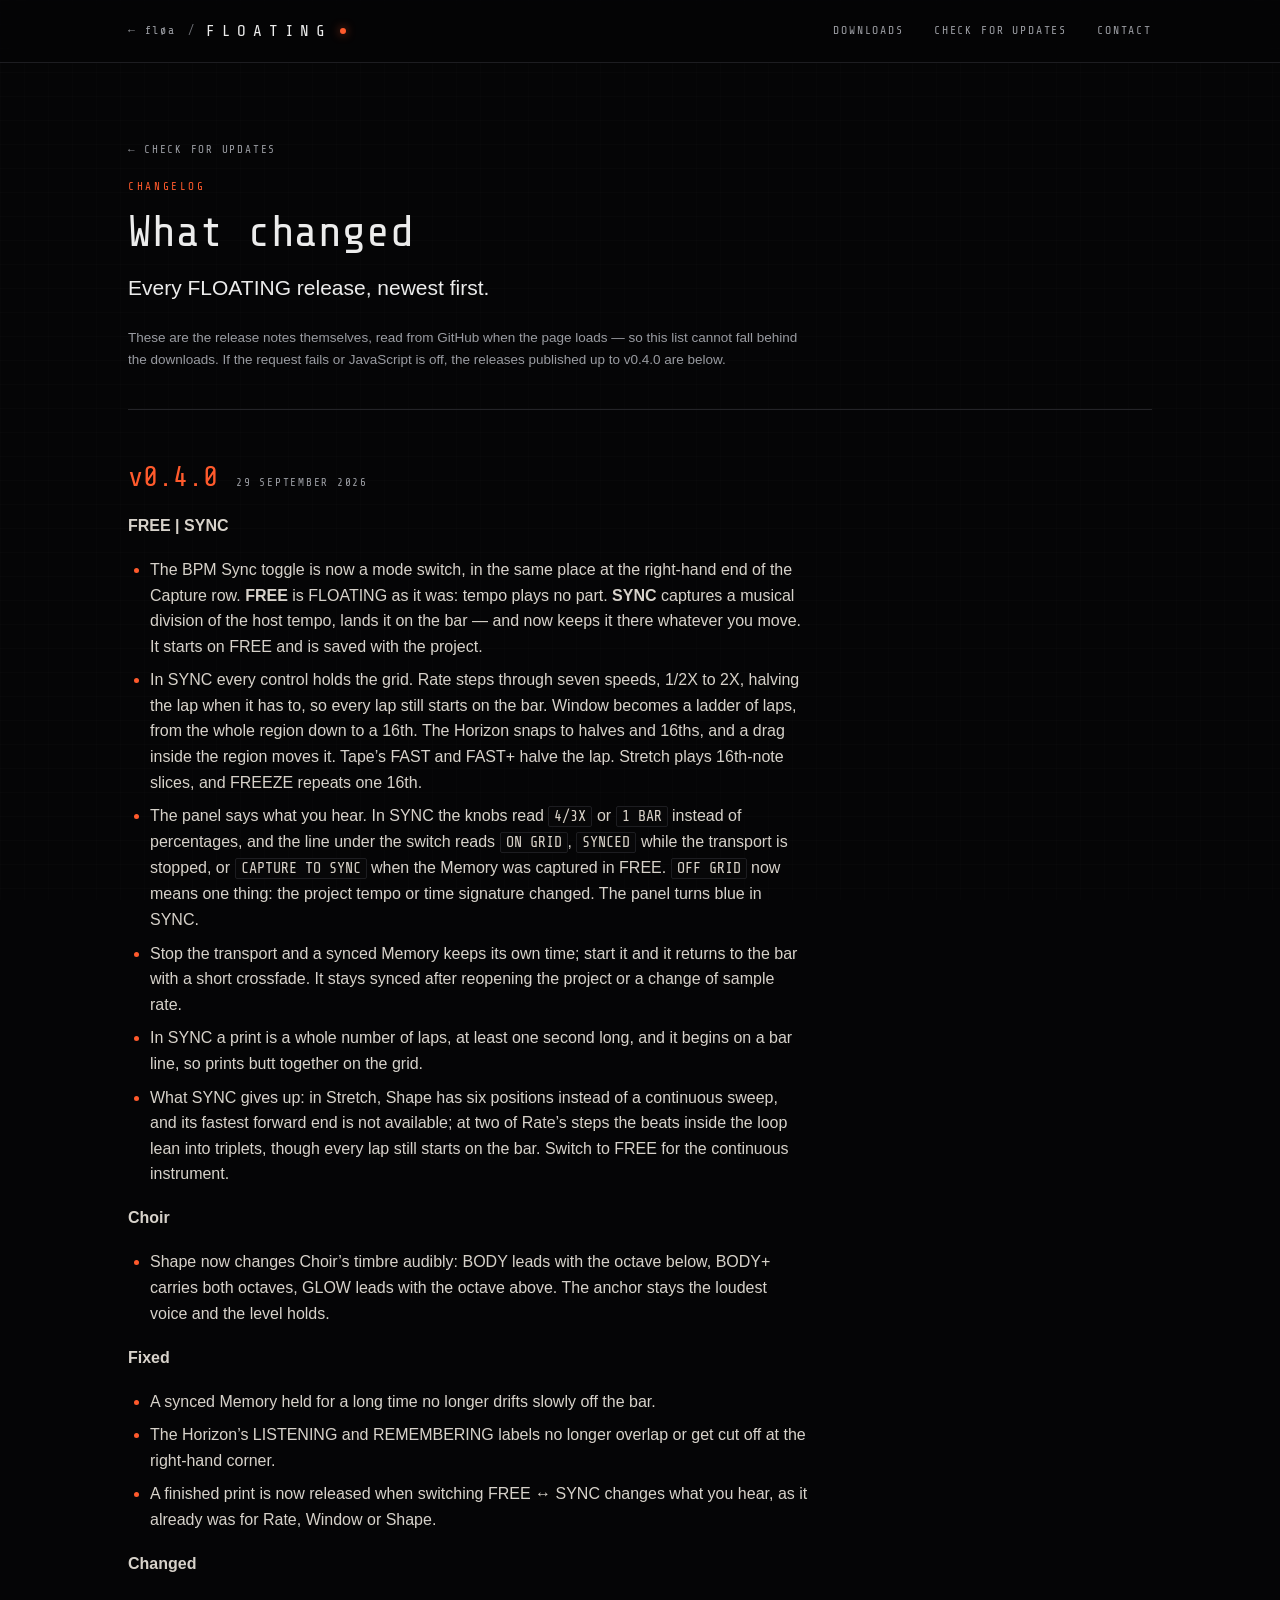
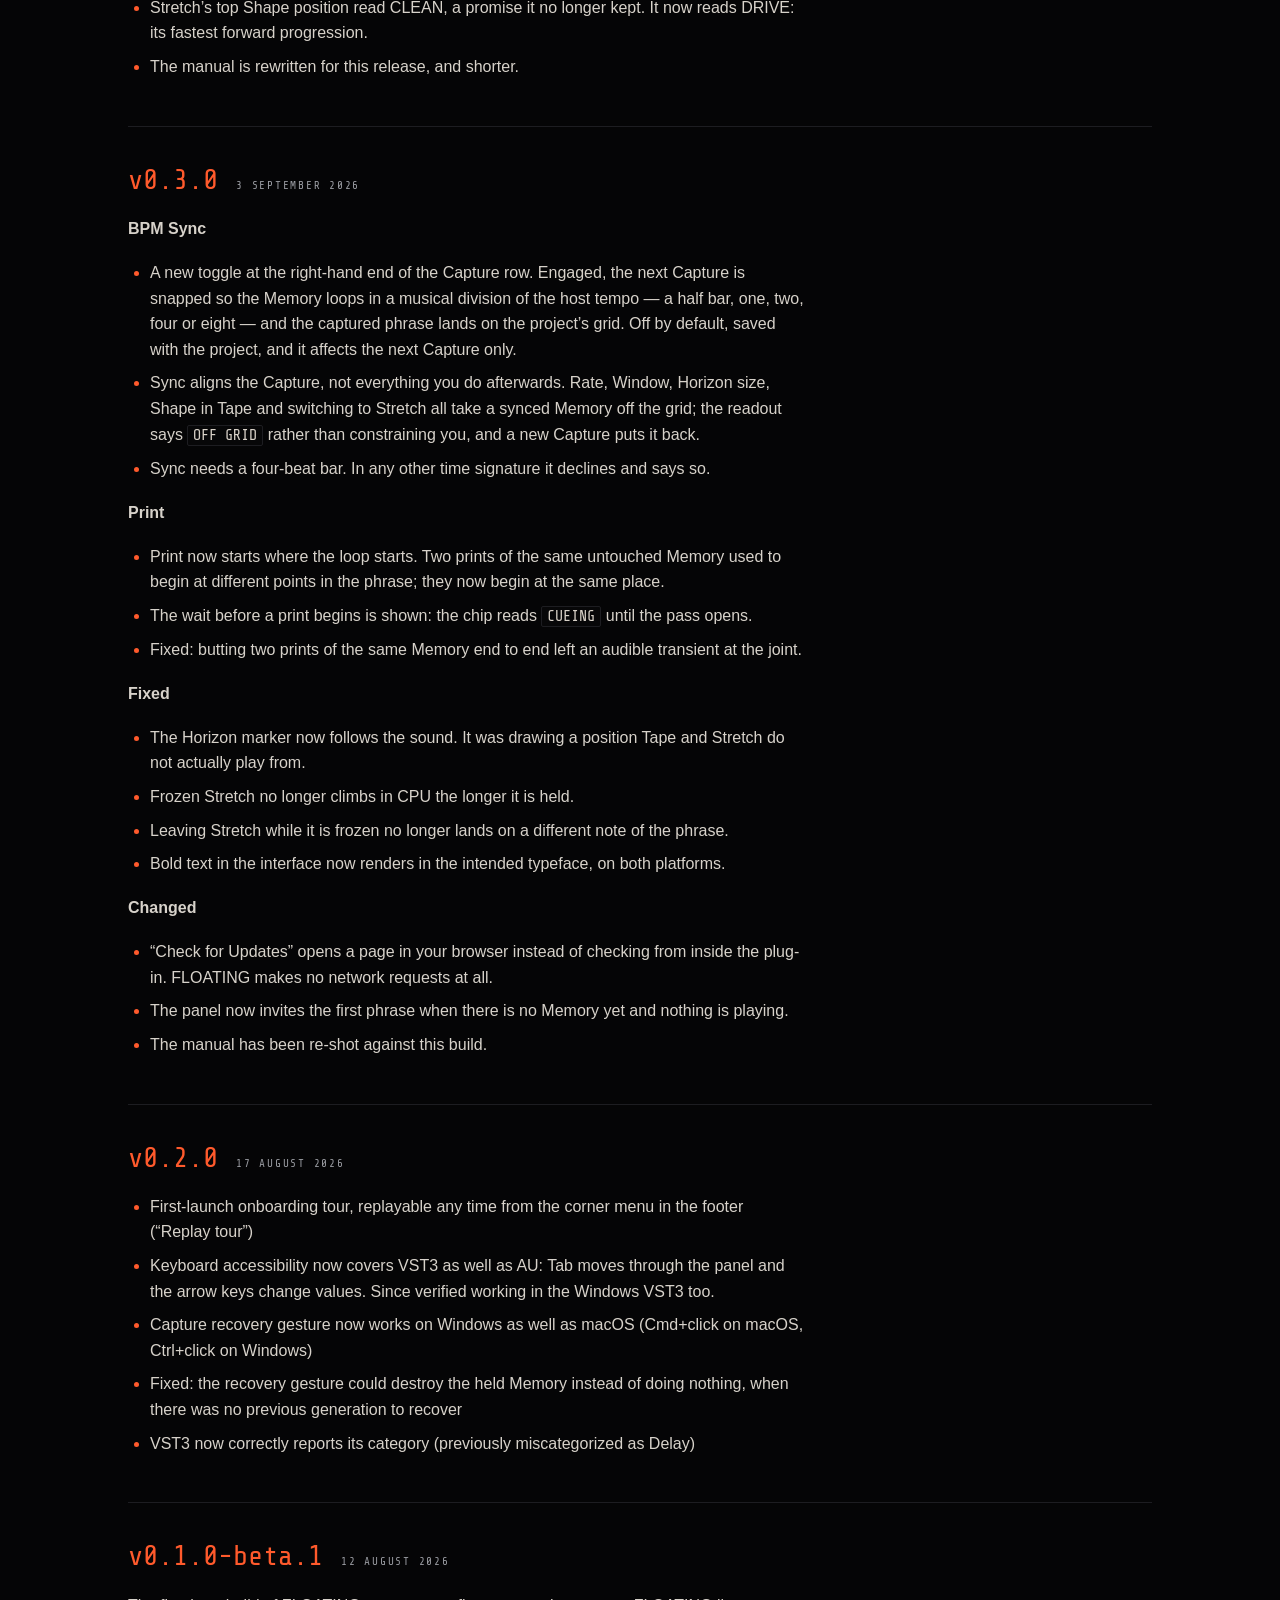
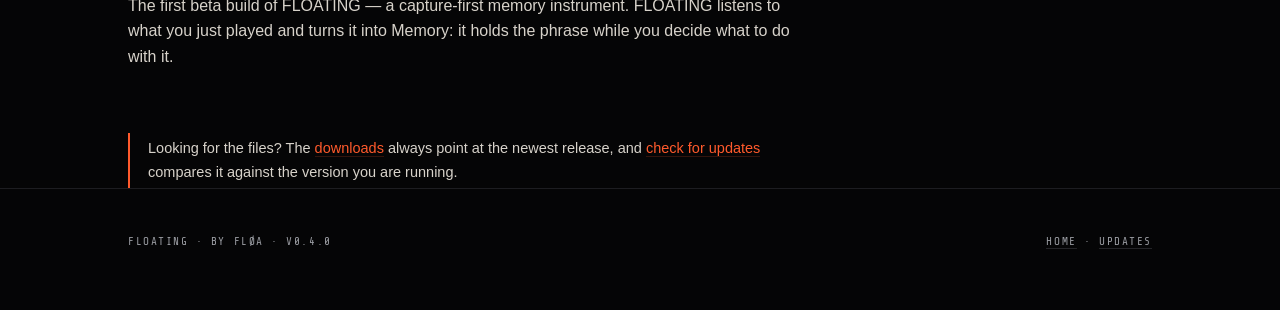
==== changelog.html @ a6b5a874 "Brand in lowercase: fløa Co-Authored-By: Claude Opus 5.5 <noreply@anthropic.com>" ====
<!DOCTYPE html>
<html lang="en">
<head>
<meta charset="utf-8">
<meta name="viewport" content="width=device-width, initial-scale=1">
<title>FLOATING — changelog</title>
<meta name="description" content="What changed in each release of FLOATING, straight from the release notes.">
<meta name="theme-color" content="#050506">
<link rel="stylesheet" href="assets/css/site.css">
</head>
<body>

<a class="skip" href="#doc">Skip to content</a>

<header class="topbar">
  <div class="wrap">
    <div class="brandline">
      <a class="home-link" href="/" aria-label="Fløa, all instruments">← fløa</a>
      <span class="home-sep" aria-hidden="true">/</span>
      <a class="wordmark" href="index.html">FLOATING<span class="dot" aria-hidden="true"></span></a>
    </div>
    <nav class="topnav" aria-label="Sections">
      <a href="index.html#beta">Downloads</a>
      <a class="opt" href="updates.html">Check for updates</a>
      <a class="opt" href="index.html#contact">Contact</a>
    </nav>
  </div>
</header>

<main class="doc" id="doc">
  <div class="wrap">

    <a class="crumb" href="updates.html">← Check for updates</a>

    <div class="doc-head">
      <p class="eyebrow">Changelog</p>
      <h1>What changed</h1>
      <p class="lede text">Every FLOATING release, newest first.</p>
      <p class="small muted text">These are the release notes themselves, read from GitHub when the page loads — so this list cannot fall behind the downloads. If the request fails or JavaScript is off, the releases published up to <span data-latest-version>v0.4.0</span> are below.</p>
    </div>

    <!-- STATIC FALLBACK. This is what a reader sees with no JavaScript, or when
         the API is unreachable or rate-limited, so it has to be real content
         rather than a spinner. The script replaces it wholesale on success;
         when a release goes out, this block is what needs updating by hand. -->
    <div id="releases">

      <article class="rel">
        <header class="rel-head">
          <h2>v0.4.0</h2>
          <span class="rel-date">29 September 2026</span>
        </header>
        <div class="rel-body">
          <p><strong>FREE | SYNC</strong></p>
          <ul>
            <li>The BPM Sync toggle is now a mode switch, in the same place at the right-hand end of the Capture row. <strong>FREE</strong> is FLOATING as it was: tempo plays no part. <strong>SYNC</strong> captures a musical division of the host tempo, lands it on the bar &mdash; and now keeps it there whatever you move. It starts on FREE and is saved with the project.</li>
            <li>In SYNC every control holds the grid. Rate steps through seven speeds, 1/2X to 2X, halving the lap when it has to, so every lap still starts on the bar. Window becomes a ladder of laps, from the whole region down to a 16th. The Horizon snaps to halves and 16ths, and a drag inside the region moves it. Tape&rsquo;s FAST and FAST+ halve the lap. Stretch plays 16th-note slices, and FREEZE repeats one 16th.</li>
            <li>The panel says what you hear. In SYNC the knobs read <code>4/3X</code> or <code>1 BAR</code> instead of percentages, and the line under the switch reads <code>ON GRID</code>, <code>SYNCED</code> while the transport is stopped, or <code>CAPTURE TO SYNC</code> when the Memory was captured in FREE. <code>OFF GRID</code> now means one thing: the project tempo or time signature changed. The panel turns blue in SYNC.</li>
            <li>Stop the transport and a synced Memory keeps its own time; start it and it returns to the bar with a short crossfade. It stays synced after reopening the project or a change of sample rate.</li>
            <li>In SYNC a print is a whole number of laps, at least one second long, and it begins on a bar line, so prints butt together on the grid.</li>
            <li>What SYNC gives up: in Stretch, Shape has six positions instead of a continuous sweep, and its fastest forward end is not available; at two of Rate&rsquo;s steps the beats inside the loop lean into triplets, though every lap still starts on the bar. Switch to FREE for the continuous instrument.</li>
          </ul>
          <p><strong>Choir</strong></p>
          <ul>
            <li>Shape now changes Choir&rsquo;s timbre audibly: BODY leads with the octave below, BODY+ carries both octaves, GLOW leads with the octave above. The anchor stays the loudest voice and the level holds.</li>
          </ul>
          <p><strong>Fixed</strong></p>
          <ul>
            <li>A synced Memory held for a long time no longer drifts slowly off the bar.</li>
            <li>The Horizon&rsquo;s LISTENING and REMEMBERING labels no longer overlap or get cut off at the right-hand corner.</li>
            <li>A finished print is now released when switching FREE &harr; SYNC changes what you hear, as it already was for Rate, Window or Shape.</li>
          </ul>
          <p><strong>Changed</strong></p>
          <ul>
            <li>Stretch&rsquo;s top Shape position read CLEAN, a promise it no longer kept. It now reads DRIVE: its fastest forward progression.</li>
            <li>The manual is rewritten for this release, and shorter.</li>
          </ul>
        </div>
      </article>

      <article class="rel">
        <header class="rel-head">
          <h2>v0.3.0</h2>
          <span class="rel-date">3 September 2026</span>
        </header>
        <div class="rel-body">
          <p><strong>BPM Sync</strong></p>
          <ul>
            <li>A new toggle at the right-hand end of the Capture row. Engaged, the next Capture is snapped so the Memory loops in a musical division of the host tempo &mdash; a half bar, one, two, four or eight &mdash; and the captured phrase lands on the project&rsquo;s grid. Off by default, saved with the project, and it affects the next Capture only.</li>
            <li>Sync aligns the Capture, not everything you do afterwards. Rate, Window, Horizon size, Shape in Tape and switching to Stretch all take a synced Memory off the grid; the readout says <code>OFF GRID</code> rather than constraining you, and a new Capture puts it back.</li>
            <li>Sync needs a four-beat bar. In any other time signature it declines and says so.</li>
          </ul>
          <p><strong>Print</strong></p>
          <ul>
            <li>Print now starts where the loop starts. Two prints of the same untouched Memory used to begin at different points in the phrase; they now begin at the same place.</li>
            <li>The wait before a print begins is shown: the chip reads <code>CUEING</code> until the pass opens.</li>
            <li>Fixed: butting two prints of the same Memory end to end left an audible transient at the joint.</li>
          </ul>
          <p><strong>Fixed</strong></p>
          <ul>
            <li>The Horizon marker now follows the sound. It was drawing a position Tape and Stretch do not actually play from.</li>
            <li>Frozen Stretch no longer climbs in CPU the longer it is held.</li>
            <li>Leaving Stretch while it is frozen no longer lands on a different note of the phrase.</li>
            <li>Bold text in the interface now renders in the intended typeface, on both platforms.</li>
          </ul>
          <p><strong>Changed</strong></p>
          <ul>
            <li>&ldquo;Check for Updates&rdquo; opens a page in your browser instead of checking from inside the plug-in. FLOATING makes no network requests at all.</li>
            <li>The panel now invites the first phrase when there is no Memory yet and nothing is playing.</li>
            <li>The manual has been re-shot against this build.</li>
          </ul>
        </div>
      </article>

      <article class="rel">
        <header class="rel-head">
          <h2>v0.2.0</h2>
          <span class="rel-date">17 August 2026</span>
        </header>
        <div class="rel-body">
          <ul>
            <li>First-launch onboarding tour, replayable any time from the corner menu in the footer (&ldquo;Replay tour&rdquo;)</li>
            <li>Keyboard accessibility now covers VST3 as well as AU: Tab moves through the panel and the arrow keys change values. Since verified working in the Windows VST3 too.</li>
            <li>Capture recovery gesture now works on Windows as well as macOS (Cmd+click on macOS, Ctrl+click on Windows)</li>
            <li>Fixed: the recovery gesture could destroy the held Memory instead of doing nothing, when there was no previous generation to recover</li>
            <li>VST3 now correctly reports its category (previously miscategorized as Delay)</li>
          </ul>
        </div>
      </article>

      <article class="rel">
        <header class="rel-head">
          <h2>v0.1.0-beta.1</h2>
          <span class="rel-date">12 August 2026</span>
        </header>
        <div class="rel-body">
          <p>The first beta build of FLOATING — a capture-first memory instrument. FLOATING listens to what you just played and turns it into Memory: it holds the phrase while you decide what to do with it.</p>
        </div>
      </article>

    </div>

    <div class="note">
      <p>Looking for the files? The <a href="index.html#beta">downloads</a> always point at the newest release, and <a href="updates.html">check for updates</a> compares it against the version you are running.</p>
    </div>

  </div>
</main>

<footer>
  <div class="wrap">
    <span class="mono">FLOATING · by Fløa · <span data-latest-version>v0.4.0</span></span>
    <span class="mono"><a href="index.html">Home</a> · <a href="updates.html">Updates</a></span>
  </div>
</footer>

<script>
(function () {
  'use strict';

  var REPO = 'floamusic/floating-site';

  // -------------------------------------------------------------------
  // Markdown subset renderer.
  //
  // Scoped to what the release notes actually use — headings, bold, links,
  // inline code, fenced code, bullet lists and pipe tables — rather than
  // pulling a library in. The site loads nothing from a CDN and this is not
  // worth being the first exception.
  //
  // Everything is HTML-escaped BEFORE any markup is added, so a release body
  // can never inject an element: the only tags in the output are the ones
  // this function writes. Link hrefs must match http(s) to be linked at all,
  // which keeps javascript: URLs out even though only the repo owner can
  // write these bodies.
  // -------------------------------------------------------------------
  var ESC = { '&': '&amp;', '<': '&lt;', '>': '&gt;', '"': '&quot;', "'": '&#39;' };
  function esc (s) { return String(s).replace(/[&<>"']/g, function (c) { return ESC[c]; }); }

  function inline (s) {
    return s
      .replace(/`([^`]+)`/g, '<code>$1</code>')
      .replace(/\*\*([^*]+)\*\*/g, '<strong>$1</strong>')
      .replace(/\[([^\]]+)\]\((https?:\/\/[^)\s]+)\)/g, '<a href="$2" rel="noopener">$1</a>');
  }

  function isTableRow (l) { return /^\s*\|.*\|\s*$/.test(l); }
  function cells (l) {
    return l.replace(/^\s*\|/, '').replace(/\|\s*$/, '').split('|').map(function (c) { return c.trim(); });
  }

  function render (md) {
    var lines = esc(md.replace(/\r\n/g, '\n')).split('\n');
    var out = [], i = 0, para = [];

    function flushPara () {
      if (para.length) { out.push('<p>' + inline(para.join(' ')) + '</p>'); para = []; }
    }

    while (i < lines.length) {
      var l = lines[i];

      if (/^```/.test(l)) {                                   // fenced code
        flushPara();
        var code = [];
        i++;
        while (i < lines.length && !/^```/.test(lines[i])) { code.push(lines[i]); i++; }
        i++;
        out.push('<pre class="path"><code>' + code.join('\n') + '</code></pre>');
        continue;
      }

      if (/^#{1,6}\s+/.test(l)) {                             // heading
        flushPara();
        out.push('<h3>' + inline(l.replace(/^#{1,6}\s+/, '')) + '</h3>');
        i++;
        continue;
      }

      if (isTableRow(l) && i + 1 < lines.length && /^\s*\|[\s:|-]+\|\s*$/.test(lines[i + 1])) {
        flushPara();
        var head = cells(l), rows = [];
        i += 2;
        while (i < lines.length && isTableRow(lines[i])) { rows.push(cells(lines[i])); i++; }
        out.push('<div class="table-scroll"><table><thead><tr>' +
          head.map(function (c) { return '<th scope="col">' + inline(c) + '</th>'; }).join('') +
          '</tr></thead><tbody>' +
          rows.map(function (r) {
            return '<tr>' + r.map(function (c) { return '<td>' + inline(c) + '</td>'; }).join('') + '</tr>';
          }).join('') + '</tbody></table></div>');
        continue;
      }

      if (/^\s*[-*]\s+/.test(l)) {                            // bullet list
        flushPara();
        var items = [];
        while (i < lines.length && /^\s*[-*]\s+/.test(lines[i])) {
          var item = lines[i].replace(/^\s*[-*]\s+/, '');
          i++;
          // a wrapped continuation line belongs to the item above it
          while (i < lines.length && /^\s{2,}\S/.test(lines[i]) && !/^\s*[-*]\s+/.test(lines[i])) {
            item += ' ' + lines[i].trim(); i++;
          }
          items.push('<li>' + inline(item) + '</li>');
        }
        out.push('<ul>' + items.join('') + '</ul>');
        continue;
      }

      if (/^\s*$/.test(l)) { flushPara(); i++; continue; }

      para.push(l.trim());
      i++;
    }
    flushPara();
    return out.join('');
  }

  // -------------------------------------------------------------------
  function fmtDate (iso) {
    var d = new Date(iso);
    if (isNaN(d)) return '';
    return d.toLocaleDateString('en-GB', { day: 'numeric', month: 'long', year: 'numeric' });
  }

  fetch('https://api.github.com/repos/' + REPO + '/releases',
        { headers: { Accept: 'application/vnd.github+json' } })
    .then(function (r) { return r.ok ? r.json() : null; })
    .then(function (list) {
      if (!Array.isArray(list) || !list.length) return;
      var live = list.filter(function (r) { return !r.draft; });
      if (!live.length) return;

      var html = live.map(function (r) {
        var title = esc(r.tag_name || r.name || '');
        var date = r.published_at ? fmtDate(r.published_at) : '';
        var body = r.body ? render(r.body) : '<p class="muted">No notes for this release.</p>';
        return '<article class="rel"><header class="rel-head"><h2>' + title + '</h2>' +
               (date ? '<span class="rel-date">' + esc(date) + '</span>' : '') +
               '</header><div class="rel-body">' + body + '</div></article>';
      }).join('');

      document.getElementById('releases').innerHTML = html;

      var newest = live[0].tag_name;
      if (newest) {
        document.querySelectorAll('[data-latest-version]').forEach(function (n) { n.textContent = newest; });
      }
    })
    .catch(function () { /* the published fallback above stands */ });
})();
</script>

</body>
</html>
---- assets/css/site.css ----
/* FLOATING — site stylesheet
   Palette is lifted verbatim from the plug-in's kDark palette
   (Source/PluginEditor.cpp:43-58) so the site, the UI, the manual and the
   videos read as one object rather than a marketing layer bolted on top.
   Type follows the manual's own split: ShareTechMono carries the identity
   (wordmark, headings, labels, controls), a system sans carries long-form
   running copy so the story and the install steps stay readable on a phone. */

@font-face {
  font-family: "ShareTechMono";
  src: url("../fonts/ShareTechMono-Regular.ttf") format("truetype");
  font-weight: 400;
  font-style: normal;
  font-display: swap;
}

:root {
  /* Makes native scrollbars and form controls render dark instead of light
     grey — without it the overflow bars on the code blocks read as bright
     white strips across the page. */
  color-scheme: dark;

  --bg: #050506;
  --plate-top: #151517;
  --plate-bottom: #0a0a0c;
  --panel: #0c0c0e;
  --panel-deep: #070708;
  --ink: #ececec;
  --ink-muted: #9a9ca2;
  --ink-low: #6f7177;
  /* --ink-dim measures 2.23:1 against --bg and --ink-low 4.18:1, so neither
     clears the 4.5:1 floor for body-size text. On screen they are restricted
     to decorative use (rules, aria-hidden glyphs); anything a reader has to
     read uses --ink-muted (7.42:1) or brighter. */
  --ink-dim: #46484e;
  --line: #242428;
  --line-soft: #1d1d21;
  --accent: #ff5a2c;
  --accent-soft: rgba(255, 90, 44, 0.18);
  --accent-deep: #8d4d37;

  --mono: "ShareTechMono", ui-monospace, Menlo, "SFMono-Regular", Consolas, monospace;
  --sans: -apple-system, BlinkMacSystemFont, "Helvetica Neue", Helvetica, Arial, sans-serif;

  --gutter: clamp(20px, 5vw, 48px);
  --measure: 1120px;
  --measure-text: 680px;
}

*, *::before, *::after { box-sizing: border-box; }

html {
  -webkit-text-size-adjust: 100%;
  scroll-behavior: smooth;
}

body {
  margin: 0;
  background: var(--bg);
  color: var(--ink);
  font-family: var(--sans);
  font-size: 16px;
  line-height: 1.6;
  /* The 24px rule grid is the manual's 6mm page grid, translated to screen. */
  background-image:
    linear-gradient(rgba(255, 255, 255, 0.012) 1px, transparent 1px),
    linear-gradient(90deg, rgba(255, 255, 255, 0.009) 1px, transparent 1px);
  background-size: 24px 24px;
  background-attachment: fixed;
}

@media (prefers-reduced-motion: reduce) {
  html { scroll-behavior: auto; }
  *, *::before, *::after { animation-duration: 0.01ms !important; transition-duration: 0.01ms !important; }
}

img { max-width: 100%; height: auto; display: block; }

a { color: var(--accent); text-decoration: none; border-bottom: 1px solid var(--accent-soft); }
a:hover { border-bottom-color: var(--accent); }
a:focus-visible,
button:focus-visible { outline: 2px solid var(--accent); outline-offset: 3px; border-radius: 2px; }

/* ---------- shell ---------- */

.wrap {
  width: 100%;
  max-width: var(--measure);
  margin: 0 auto;
  padding: 0 var(--gutter);
}

.skip {
  position: absolute;
  left: -9999px;
  top: 0;
  background: var(--accent);
  color: #0b0b0c;
  padding: 10px 16px;
  font: 12px/1 var(--mono);
  letter-spacing: 0.12em;
  z-index: 50;
}
.skip:focus { left: 0; }

/* ---------- top bar ---------- */

.topbar {
  position: sticky;
  top: 0;
  z-index: 40;
  background: rgba(5, 5, 6, 0.86);
  backdrop-filter: blur(14px);
  -webkit-backdrop-filter: blur(14px);
  border-bottom: 1px solid var(--line-soft);
}
.topbar .wrap {
  display: flex;
  align-items: center;
  justify-content: space-between;
  gap: 16px;
  min-height: 62px;
}
.wordmark {
  font: 400 clamp(13px, 2.4vw, 16px)/1 var(--mono);
  letter-spacing: 0.42em;
  color: var(--ink);
  border-bottom: 0;
  white-space: nowrap;
}
.wordmark:hover { border-bottom: 0; color: var(--ink); }
/* Back to the Fløa showcase (floamusic.github.io), which lists every instrument. */
.brandline { display: flex; align-items: center; gap: 12px; min-width: 0; }
.home-link {
  font: 11.5px/1 var(--mono);
  letter-spacing: 0.16em;
  color: var(--ink-muted);
  border-bottom: 0;
  white-space: nowrap;
}
.home-link:hover { color: var(--accent); border-bottom: 0; }
.home-sep { font: 11.5px/1 var(--mono); color: var(--ink-low); }
@media (max-width: 480px) {
  .brandline { gap: 8px; }
  .home-link { letter-spacing: 0.06em; }
  .home-sep { display: none; }
  .brandline .wordmark { letter-spacing: 0.26em; }
}
.wordmark .dot {
  display: inline-block;
  width: 6px;
  height: 6px;
  margin-left: 0.5em;
  border-radius: 50%;
  background: var(--accent);
  vertical-align: 0.15em;
  box-shadow: 0 0 10px rgba(255, 90, 44, 0.7);
}
.topnav {
  display: flex;
  gap: clamp(14px, 2.6vw, 30px);
  font: 11.5px/1 var(--mono);
  letter-spacing: 0.16em;
  text-transform: uppercase;
}
.topnav a { color: var(--ink-muted); border-bottom: 0; white-space: nowrap; }
.topnav a:hover { color: var(--accent); border-bottom: 0; }
/* The bar sheds labels rather than wrapping them: below 700px the secondary
   sections go, and on a phone only the one action anyone came for is left. */
@media (max-width: 700px) {
  .topnav .opt { display: none; }
}
@media (max-width: 540px) {
  .topnav .opt-sm { display: none; }
  .topnav a { color: var(--accent); }
}

/* ---------- generic section rhythm ---------- */

section { padding: clamp(56px, 9vw, 116px) 0; border-top: 1px solid var(--line-soft); }
section:first-of-type { border-top: 0; }

.eyebrow {
  margin: 0 0 18px;
  color: var(--accent);
  font: 11px/1 var(--mono);
  letter-spacing: 0.24em;
  text-transform: uppercase;
}
.eyebrow .num { color: var(--ink-muted); margin-right: 0.9em; }

h1, h2, h3, h4 { margin: 0 0 20px; font-weight: 400; }

h1 {
  font-family: var(--mono);
  font-size: clamp(30px, 6.4vw, 62px);
  line-height: 1.04;
  letter-spacing: -0.005em;
}
h2 {
  font-family: var(--mono);
  font-size: clamp(23px, 3.6vw, 38px);
  line-height: 1.12;
}
h3 {
  font-family: var(--mono);
  font-size: clamp(15px, 1.8vw, 18px);
  letter-spacing: 0.06em;
}
h4 {
  font-family: var(--mono);
  font-size: 12px;
  letter-spacing: 0.18em;
  text-transform: uppercase;
  color: var(--ink-muted);
  margin-bottom: 12px;
}

p { margin: 0 0 1.15em; color: #d7d2ca; }
p:last-child { margin-bottom: 0; }
.text { max-width: var(--measure-text); }
.lede {
  font-size: clamp(17px, 2.2vw, 21px);
  line-height: 1.5;
  color: var(--ink);
}
.muted { color: var(--ink-muted); }
.mono { font-family: var(--mono); letter-spacing: 0.04em; }
.small { font-size: 13.5px; }

/* ---------- hero ---------- */

.hero {
  padding: clamp(48px, 8vw, 96px) 0 clamp(40px, 6vw, 72px);
  position: relative;
  overflow: hidden;
}
/* The accent bloom echoes the Atmosphere field feathering up out of the
   plug-in's lower bay rather than sitting behind the type as a gradient. */
.hero::before {
  content: "";
  position: absolute;
  left: 50%;
  bottom: -32%;
  width: min(1200px, 130vw);
  aspect-ratio: 2 / 1;
  transform: translateX(-50%);
  background: radial-gradient(ellipse at center, rgba(255, 90, 44, 0.13), transparent 66%);
  pointer-events: none;
}
.hero .wrap { position: relative; }
/* Three type tiers in the hero, so the tagline is the loudest thing on the
   page: topbar wordmark (16px) → hero mark (34px) → statement (54px). */
.hero-mark {
  font: 400 clamp(19px, 3.4vw, 32px)/1 var(--mono);
  letter-spacing: clamp(0.24em, 1.4vw, 0.38em);
  margin: 0 0 clamp(26px, 3.4vw, 40px);
  padding-bottom: clamp(20px, 2.6vw, 30px);
  border-bottom: 1px solid var(--line-soft);
  color: var(--ink);
}
.hero-mark .by {
  display: block;
  margin-top: 14px;
  color: var(--ink-muted);
  font-size: 11px;
  letter-spacing: 0.22em;
}
.hero h1 {
  font-size: clamp(28px, 5.4vw, 54px);
  max-width: 30ch;
  margin-bottom: 26px;
}
.hero .sub {
  max-width: 54ch;
  color: var(--ink-muted);
  font-size: clamp(15px, 1.9vw, 18px);
  margin-bottom: 34px;
}
.hero-meta {
  display: flex;
  flex-wrap: wrap;
  gap: 10px 12px;
  margin-bottom: clamp(34px, 5vw, 54px);
}
.tag {
  border: 1px solid var(--line);
  padding: 6px 11px;
  color: var(--ink-muted);
  font: 10.5px/1 var(--mono);
  letter-spacing: 0.14em;
  text-transform: uppercase;
}
.tag.hot { border-color: var(--accent-deep); color: var(--accent); }

.shot {
  border: 1px solid var(--line);
  background: var(--panel-deep);
  box-shadow: 0 30px 90px rgba(0, 0, 0, 0.7);
}

/* ---------- hero view switch (Interface / video) ---------- */

.switch {
  display: flex;
  gap: 8px;
  margin-bottom: 16px;
  flex-wrap: wrap;
}
.switch-btn {
  /* 44px minimum so this is a real touch target on a phone, which is where
     most of this traffic arrives from. */
  min-height: 44px;
  padding: 11px 18px;
  background: transparent;
  border: 1px solid var(--line);
  border-radius: 3px;
  color: var(--ink-muted);
  font: 11.5px/1 var(--mono);
  letter-spacing: 0.16em;
  text-transform: uppercase;
  cursor: pointer;
  transition: color 0.15s ease, border-color 0.15s ease, background 0.15s ease;
}
.switch-btn:hover { color: var(--ink); border-color: var(--ink-low); }
.switch-btn.is-on {
  color: var(--accent);
  border-color: var(--accent-deep);
  background: var(--accent-soft);
}

.panel[hidden] { display: none; }

.video-wrap { position: relative; }
/* The still is 16:10 and the footage 16:9, so the poster is covered rather
   than contained — otherwise switching tabs reveals pillarbox bars beside the
   frame. Once playing, the video is exactly 16:9 and cover is a no-op. */
.video-wrap video {
  display: block;
  width: 100%;
  /* height:auto is load-bearing — the height="1080" attribute becomes a
     presentational CSS height, and aspect-ratio only computes a height when
     height is auto. Without this the box renders 1024x1080 and the poster is
     cropped to a fraction of the frame. */
  height: auto;
  aspect-ratio: 16 / 9;
  object-fit: cover;
  background: var(--panel-deep);
}

.play-badge {
  position: absolute;
  left: 50%;
  top: 50%;
  transform: translate(-50%, -50%);
  display: flex;
  align-items: center;
  gap: 14px;
  min-height: 56px;
  padding: 14px 24px 14px 20px;
  background: rgba(5, 5, 6, 0.72);
  backdrop-filter: blur(6px);
  -webkit-backdrop-filter: blur(6px);
  border: 1px solid var(--accent);
  border-radius: 3px;
  color: var(--ink);
  font: 12px/1 var(--mono);
  letter-spacing: 0.16em;
  text-transform: uppercase;
  cursor: pointer;
  transition: background 0.15s ease;
}
.play-badge:hover { background: rgba(255, 90, 44, 0.22); }
.play-badge[hidden] { display: none; }
.play-badge .tri {
  width: 0;
  height: 0;
  border-left: 15px solid var(--accent);
  border-top: 9px solid transparent;
  border-bottom: 9px solid transparent;
}
@media (max-width: 560px) {
  .play-badge .lbl { display: none; }
  .play-badge { padding: 18px 20px 18px 24px; border-radius: 50%; min-width: 64px; min-height: 64px; justify-content: center; }
}
figure { margin: 0; }
figcaption {
  margin-top: 12px;
  color: var(--ink-muted);
  font: 10.5px/1.5 var(--mono);
  letter-spacing: 0.1em;
  text-transform: uppercase;
}

/* ---------- signal flow ---------- */

.flow {
  display: flex;
  flex-wrap: wrap;
  align-items: center;
  gap: 10px 14px;
  margin: 34px 0 0;
  padding: 0;
  list-style: none;
}
.flow li {
  font: 11px/1 var(--mono);
  letter-spacing: 0.16em;
  text-transform: uppercase;
  color: var(--ink-muted);
}
.flow li.on { color: var(--accent); }
.flow .arrow { color: var(--ink-low); }

/* ---------- cards ---------- */

.grid {
  display: grid;
  gap: clamp(18px, 2.4vw, 26px);
  margin-top: clamp(30px, 4vw, 44px);
}
.grid.c2 { grid-template-columns: repeat(2, minmax(0, 1fr)); }
.grid.c3 { grid-template-columns: repeat(3, minmax(0, 1fr)); }
@media (max-width: 860px) {
  .grid.c3 { grid-template-columns: 1fr; }
}
@media (max-width: 720px) {
  .grid.c2 { grid-template-columns: 1fr; }
}

/* Column flex so the control-vocabulary line sits on a shared baseline across
   the three cards instead of floating with each paragraph's length. */
.card {
  display: flex;
  flex-direction: column;
  background: linear-gradient(var(--plate-top), var(--plate-bottom));
  border: 1px solid var(--line);
  border-radius: 3px;
  padding: clamp(20px, 2.6vw, 28px);
}
.card.hot { border-color: var(--accent-deep); }
.card h3 { margin-bottom: 10px; }
.card p { font-size: 14.5px; margin-bottom: 0.8em; }
.card .ladder {
  margin-top: auto;
  padding-top: 16px;
  border-top: 1px solid var(--line-soft);
  color: var(--ink-muted);
  font: 10.5px/1.6 var(--mono);
  letter-spacing: 0.16em;
}
.modes-head { margin: clamp(38px, 5vw, 56px) 0 0; }

/* ---------- download ---------- */

.dl-grid {
  display: grid;
  grid-template-columns: repeat(2, minmax(0, 1fr));
  gap: clamp(18px, 2.4vw, 26px);
  margin: clamp(30px, 4vw, 44px) 0 0;
}
@media (max-width: 720px) { .dl-grid { grid-template-columns: 1fr; } }

.dl {
  display: flex;
  flex-direction: column;
  background: linear-gradient(var(--plate-top), var(--plate-bottom));
  border: 1px solid var(--line);
  border-radius: 3px;
  padding: clamp(22px, 2.8vw, 30px);
}
.dl .plat {
  font: 12px/1 var(--mono);
  letter-spacing: 0.2em;
  text-transform: uppercase;
  color: var(--accent);
  margin-bottom: 8px;
}
.dl .fmt { color: var(--ink-muted); font-size: 14px; margin-bottom: 4px; }
.dl .size { color: var(--ink-muted); font: 11px/1.5 var(--mono); letter-spacing: 0.08em; margin-bottom: 22px; }
.dl .spacer { flex: 1; }

.btn {
  display: inline-flex;
  align-items: center;
  justify-content: center;
  gap: 10px;
  width: 100%;
  min-height: 52px;
  padding: 14px 20px;
  background: var(--accent);
  color: #0b0b0c;
  border: 1px solid var(--accent);
  border-radius: 3px;
  font: 13px/1 var(--mono);
  letter-spacing: 0.14em;
  text-transform: uppercase;
  text-align: center;
  transition: filter 0.16s ease;
}
.btn:hover { filter: brightness(1.1); border-bottom-color: var(--accent); color: #0b0b0c; }
.btn.ghost {
  background: transparent;
  color: var(--ink);
  border-color: var(--line);
  margin-top: 10px;
}
.btn.ghost:hover { border-color: var(--accent); color: var(--accent); filter: none; }
.btn.wide { width: auto; min-width: 240px; }

/* The two secondary links share one row so a card reads as one primary action
   plus a pair of references, rather than three stacked full-width buttons. */
.dl-links { display: flex; gap: 10px; margin-top: 10px; }
.dl-links .btn {
  flex: 1 1 0;
  min-width: 0;
  margin-top: 0;
  padding: 13px 8px;
  font-size: 11px;
  letter-spacing: 0.1em;
}
/* The pair still fits side by side at 375px (≈140px each); only genuinely
   narrow phones need it stacked, and stacking earlier would leave three
   full-width buttons where a primary-plus-pair reads better. */
@media (max-width: 359px) {
  .dl-links { flex-direction: column; }
}

/* ---------- notes ---------- */

.note {
  border-left: 2px solid var(--accent);
  padding: 4px 0 4px 18px;
  margin: 26px 0 0;
  color: var(--ink-muted);
  font-size: 14.5px;
  max-width: var(--measure-text);
}
.warning {
  border: 1px solid var(--accent-deep);
  background: #191513;
  border-radius: 3px;
  padding: clamp(18px, 2.2vw, 24px);
  margin: 26px 0 0;
}
.warning h4 { color: var(--accent); }
.warning p { font-size: 14.5px; }

/* ---------- support / contact ---------- */

.link-rows { margin-top: clamp(28px, 3.6vw, 40px); border-top: 1px solid var(--line-soft); }
.link-row {
  display: flex;
  flex-wrap: wrap;
  align-items: baseline;
  gap: 6px 18px;
  padding: 20px 0;
  border-bottom: 1px solid var(--line-soft);
}
.link-row .k {
  flex: 0 0 auto;
  min-width: 140px;
  color: var(--ink-muted);
  font: 11px/1.5 var(--mono);
  letter-spacing: 0.18em;
  text-transform: uppercase;
}
.link-row .v { font-family: var(--mono); font-size: 15px; }
.link-row .v.pending { color: var(--ink-muted); border-bottom: 1px dashed var(--ink-low); padding-bottom: 2px; }
.signoff { margin-top: 1.8em; color: var(--ink-muted); font-family: var(--mono); letter-spacing: 0.06em; }
.link-row .hint { color: var(--ink-muted); font-size: 13px; }

/* ---------- footer ---------- */

footer {
  border-top: 1px solid var(--line-soft);
  padding: 44px 0 60px;
  color: var(--ink-muted);
}
footer .wrap { display: flex; flex-wrap: wrap; gap: 14px 28px; justify-content: space-between; align-items: baseline; }
footer .mono { font-size: 11px; letter-spacing: 0.14em; text-transform: uppercase; }
footer a { color: var(--ink-muted); border-bottom-color: var(--line); }
footer a:hover { color: var(--accent); }

/* ---------- install-page specifics ---------- */

.doc { padding-top: clamp(40px, 6vw, 72px); }
.doc .text, .doc p, .doc ul, .doc ol, .doc table, .doc .path, .doc .note, .doc .warning { max-width: var(--measure-text); }
.doc h2 { margin-top: clamp(48px, 6vw, 76px); }
.doc h2:first-of-type { margin-top: 0; }
.doc h3 { margin-top: 34px; color: var(--ink); }
.doc ul, .doc ol { padding-left: 22px; margin: 0 0 1.15em; }
.doc li { color: #d7d2ca; margin-bottom: 0.5em; }
.doc li::marker { color: var(--accent); font-family: var(--mono); }

.path {
  padding: 14px 16px;
  background: var(--panel-deep);
  border: 1px solid var(--line);
  border-radius: 3px;
  color: #d9d2c8;
  font: 13px/1.6 var(--mono);
  letter-spacing: 0.02em;
  overflow-wrap: anywhere;
  margin: 0 0 1.15em;
}
/* Terminal commands wrap visually rather than scrolling sideways: a soft wrap
   adds nothing to the clipboard, so the copied command is still one line, and
   a long `sudo rm -rf …` stays fully readable on a phone. */
pre.path { white-space: pre-wrap; word-break: break-word; }
code { font-family: var(--mono); font-size: 0.94em; color: #d9d2c8; }
p code, li code, td code {
  background: var(--panel-deep);
  border: 1px solid var(--line-soft);
  border-radius: 2px;
  padding: 1px 5px;
}

.table-scroll { overflow-x: auto; margin: 0 0 1.15em; max-width: var(--measure-text); }
table { width: 100%; border-collapse: collapse; font-size: 14px; }
th {
  color: var(--accent);
  font: 10.5px/1 var(--mono);
  letter-spacing: 0.14em;
  text-transform: uppercase;
  text-align: left;
  border-bottom: 1px solid var(--accent-deep);
  padding: 12px 10px;
  white-space: nowrap;
}
td { color: #d6d1c9; border-bottom: 1px solid var(--line-soft); padding: 12px 10px; vertical-align: top; }
td code { white-space: nowrap; }

.steps { list-style: none; padding: 0; margin: 0; counter-reset: step; }
.steps > li {
  display: grid;
  grid-template-columns: 34px 1fr;
  gap: 16px;
  margin-bottom: 22px;
  counter-increment: step;
}
.steps > li::before {
  content: counter(step, decimal-leading-zero);
  display: grid;
  place-items: center;
  width: 30px;
  height: 30px;
  border: 1px solid var(--accent);
  border-radius: 50%;
  color: var(--accent);
  font: 11px/1 var(--mono);
}
/* Every child is pinned to the content column. Without this, a step with more
   than one block (the Windows step 2, which carries two paths and a caveat)
   auto-places its later children into the 34px number column and renders them
   one character per line. */
.steps > li > * { grid-column: 2; }
.steps > li > *:first-child { margin-top: 4px; }
.steps > li > *:last-child { margin-bottom: 0; }

.crumb {
  display: inline-block;
  margin-bottom: 26px;
  color: var(--ink-muted);
  font: 11px/1 var(--mono);
  letter-spacing: 0.16em;
  text-transform: uppercase;
  border-bottom: 0;
}
.crumb:hover { color: var(--accent); border-bottom: 0; }

.doc-head {
  border-bottom: 1px solid var(--line);
  padding-bottom: clamp(26px, 3.4vw, 38px);
  margin-bottom: clamp(34px, 4.4vw, 52px);
}
.doc-head h1 { font-size: clamp(26px, 4.6vw, 44px); margin-bottom: 16px; }

/* ---------- updates page ----------
   The verdict block is the whole page, so it is sized like a hero rather than
   like a note. Three visual states, and only ONE of them is accent-orange:
   "an update exists" is the only outcome that asks the reader to do something.
   Up-to-date and ahead-of-release are both fine, and colouring them the same
   as a call to action would make an ordinary answer look like a problem. */

.verdict {
  border: 1px solid var(--line);
  border-left: 2px solid var(--ink-low);
  background: var(--panel);
  border-radius: 3px;
  padding: clamp(22px, 3vw, 34px);
  margin-bottom: clamp(28px, 3.4vw, 40px);
}
.verdict[hidden] { display: none; }
.verdict h2 { margin: 0 0 12px; font-size: clamp(20px, 3.2vw, 28px); }
.verdict p:last-child { margin-bottom: 0; }
.verdict .eyebrow { margin-bottom: 14px; }

/* An update is available — the one state that wants attention. */
.verdict.is-update { border-left-color: var(--accent); }
.verdict.is-update h2 { color: var(--accent); }

/* Up to date, ahead of the release, or nothing to compare: quiet on purpose. */
.verdict.is-current  { border-left-color: var(--ink-muted); }
.verdict.is-ahead    { border-left-color: var(--ink-muted); }
.verdict.is-unknown  { border-left-color: var(--ink-low); }

/* The two numbers, side by side, in the mono face the plug-in's own footer
   uses — so the string on this page looks like the string in the corner of
   the panel the reader just copied it from. */
.vpair {
  display: flex;
  flex-wrap: wrap;
  gap: 10px 28px;
  align-items: baseline;
  margin: 0 0 20px;
}
.vpair > div { display: flex; flex-direction: column; gap: 5px; }
.vpair .k {
  color: var(--ink-muted);
  font: 10.5px/1 var(--mono);
  letter-spacing: 0.18em;
  text-transform: uppercase;
}
.vpair .v { font: clamp(19px, 2.6vw, 25px)/1 var(--mono); color: var(--ink); }
.vpair .v.dim { color: var(--ink-muted); }
.vpair .arrow { color: var(--ink-low); font-size: 20px; align-self: center; }
@media (max-width: 420px) { .vpair .arrow { display: none; } }

.u-actions { display: flex; flex-wrap: wrap; gap: 12px; margin-top: 24px; }
.u-actions[hidden] { display: none; }
.u-actions .btn { width: auto; min-width: 200px; }

/* ---------- changelog releases ---------- */

.rel { padding: clamp(26px, 3.4vw, 38px) 0; border-top: 1px solid var(--line-soft); }
.rel:first-child { border-top: 0; padding-top: 0; }
.rel-head {
  display: flex;
  flex-wrap: wrap;
  align-items: baseline;
  gap: 6px 18px;
  margin-bottom: 20px;
}
.rel-head h2 {
  margin: 0;
  font-size: clamp(21px, 2.8vw, 28px);
  color: var(--accent);
}
.rel-date {
  color: var(--ink-muted);
  font: 11px/1.5 var(--mono);
  letter-spacing: 0.16em;
  text-transform: uppercase;
}
/* The body is rendered from a release note, so it inherits the .doc rules for
   headings, lists, tables and code rather than restyling any of them here. */
.rel-body > *:first-child { margin-top: 0; }
.rel-body > *:last-child { margin-bottom: 0; }
.rel-body h3 { margin-top: 30px; }
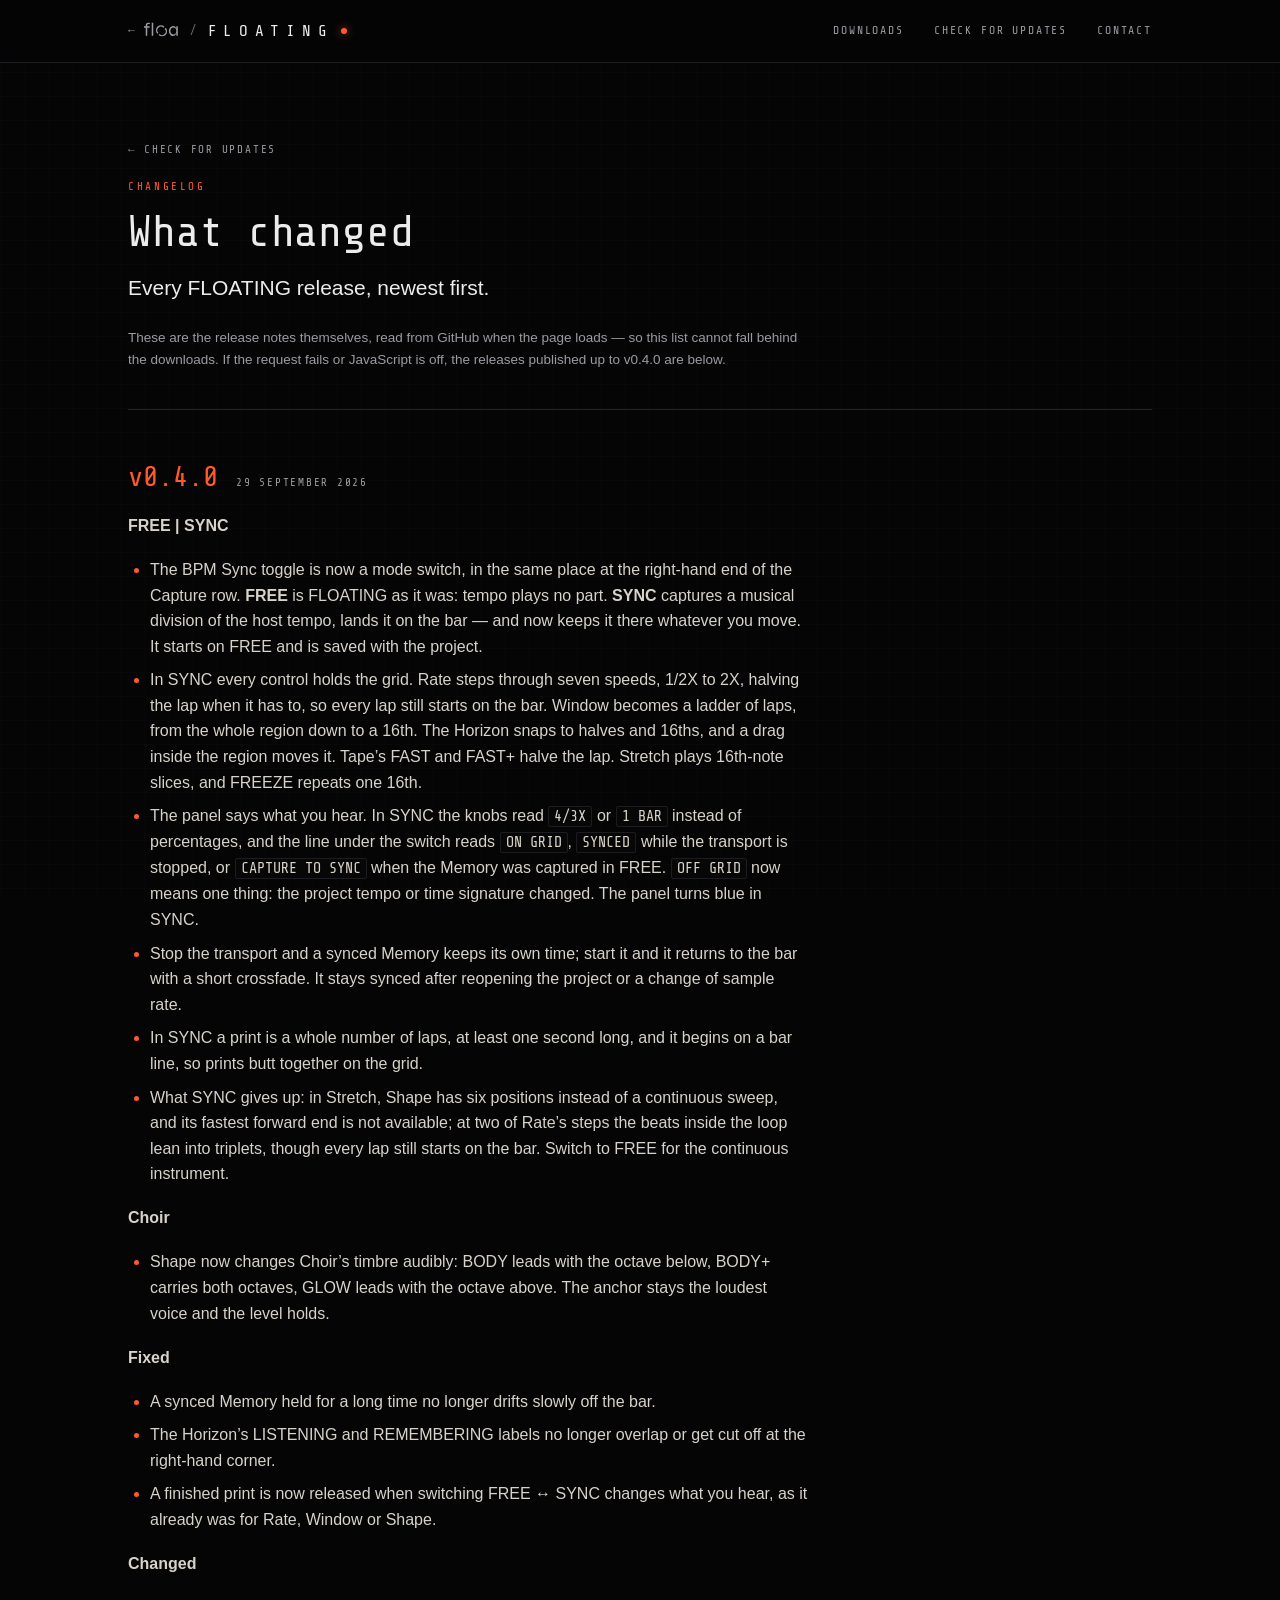
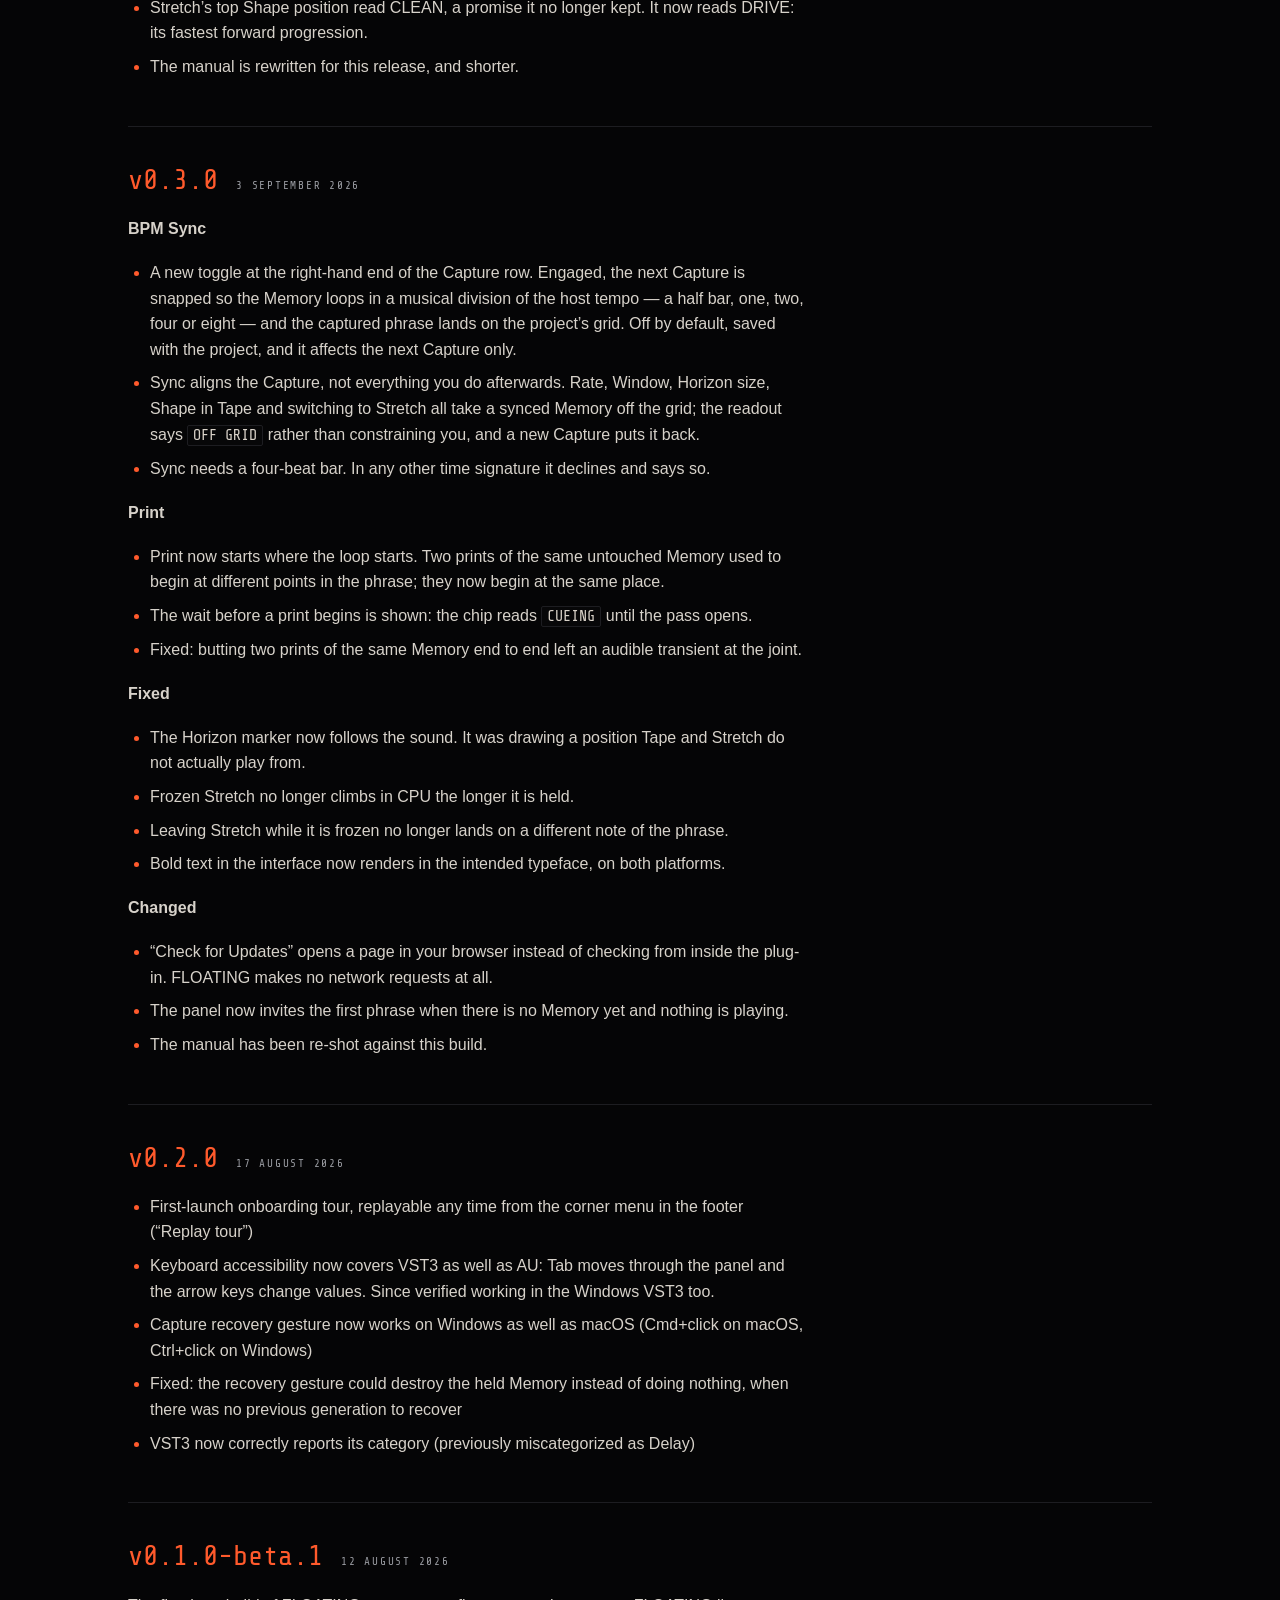
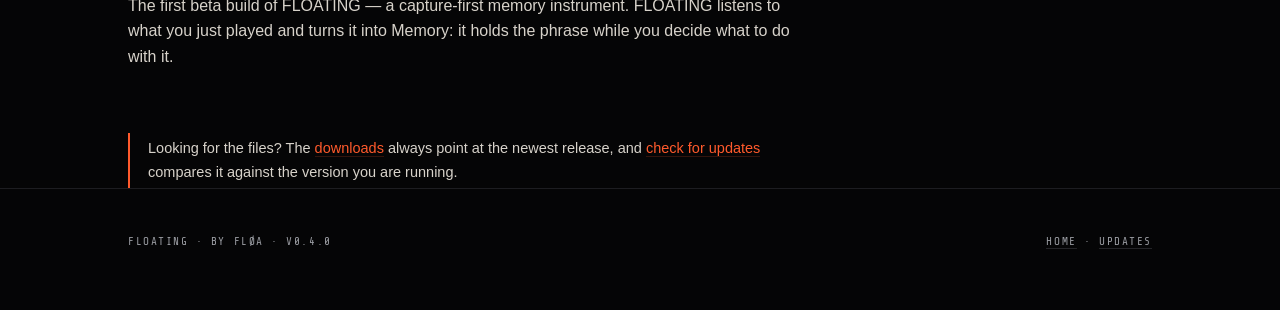
==== commit b7a09588: "Use the new Fløa wordmark in the home link and add the favicon Every page's link back to the showcas" ====
--- a/changelog.html
+++ b/changelog.html
@@ -6,7 +6,10 @@
 <title>FLOATING — changelog</title>
 <meta name="description" content="What changed in each release of FLOATING, straight from the release notes.">
 <meta name="theme-color" content="#050506">
-<link rel="stylesheet" href="assets/css/site.css">
+<link rel="icon" href="assets/img/favicon.svg" type="image/svg+xml">
+<link rel="icon" href="assets/img/favicon-32.png" sizes="32x32" type="image/png">
+<link rel="apple-touch-icon" href="assets/img/apple-touch-icon.png">
+<link rel="stylesheet" href="assets/css/site.css?v=2">
 </head>
 <body>
 
@@ -15,7 +18,7 @@
 <header class="topbar">
   <div class="wrap">
     <div class="brandline">
-      <a class="home-link" href="/" aria-label="Fløa, all instruments">← fløa</a>
+      <a class="home-link" href="/" aria-label="Fløa, all instruments">←<svg class="logo" viewBox="30 -700 1762 729.15" aria-hidden="true" focusable="false"><path fill="currentColor" d="M30-425L30-500L324-500L324-425L30-425ZM289-700L289-700L335-700L335-620L289-620Q264-621 243.50-613Q223-605 211-585.50Q199-566 199-530L199-530L199 0L119 0L119-530Q119-590 140.50-627.50Q162-665 200.50-682.50Q239-700 289-700ZM432 0L432-700L512-700L512 0L432 0ZM1542 10L1542 10Q1483 10 1433.50-23.50Q1384-57 1354.50-115.50Q1325-174 1325-249L1325-249Q1325-324 1355-383Q1385-442 1436.50-476Q1488-510 1552-510L1552-510Q1622-510 1658.50-474.50Q1695-439 1708.50-380Q1722-321 1722-249L1722-249Q1722-211 1714-166.50Q1706-122 1686.50-81.50Q1667-41 1632-15.50Q1597 10 1542 10ZM1562-66L1562-66Q1613-66 1646.50-91Q1680-116 1696-157.50Q1712-199 1712-249L1712-249Q1712-304 1695.50-345.50Q1679-387 1645.50-410.50Q1612-434 1562-434L1562-434Q1487-434 1446-381.50Q1405-329 1405-249L1405-249Q1405-196 1425.50-154.50Q1446-113 1481.50-89.50Q1517-66 1562-66ZM1712-100L1712-500L1792-500L1792 0L1719 0Q1719 0 1717.50-18Q1716-36 1714-60Q1712-84 1712-100L1712-100ZM729.03 -106.13A260.1 260.1 0 0 1 1096.87 -473.97L1044.63 -421.73A186.22 186.22 0 0 0 781.27 -158.37ZM1155.97 -414.87A260.1 260.1 0 0 1 788.13 -47.03L840.37 -99.27A186.22 186.22 0 0 0 1103.73 -362.63Z"/></svg></a>
       <span class="home-sep" aria-hidden="true">/</span>
       <a class="wordmark" href="index.html">FLOATING<span class="dot" aria-hidden="true"></span></a>
     </div>
--- a/assets/css/site.css
+++ b/assets/css/site.css
@@ -137,7 +137,13 @@
   color: var(--ink-muted);
   border-bottom: 0;
   white-space: nowrap;
-}
+  display: inline-flex;
+  align-items: center;
+  gap: 7px;
+}
+/* The Fløa wordmark (Floa logo for site/final), raised so its letters' body, not the tall
+   f and l, centres on the FLOATING wordmark beside it. */
+.home-link .logo { display: block; height: 14px; width: auto; transform: translateY(-1.6px); }
 .home-link:hover { color: var(--accent); border-bottom: 0; }
 .home-sep { font: 11.5px/1 var(--mono); color: var(--ink-low); }
 @media (max-width: 480px) {
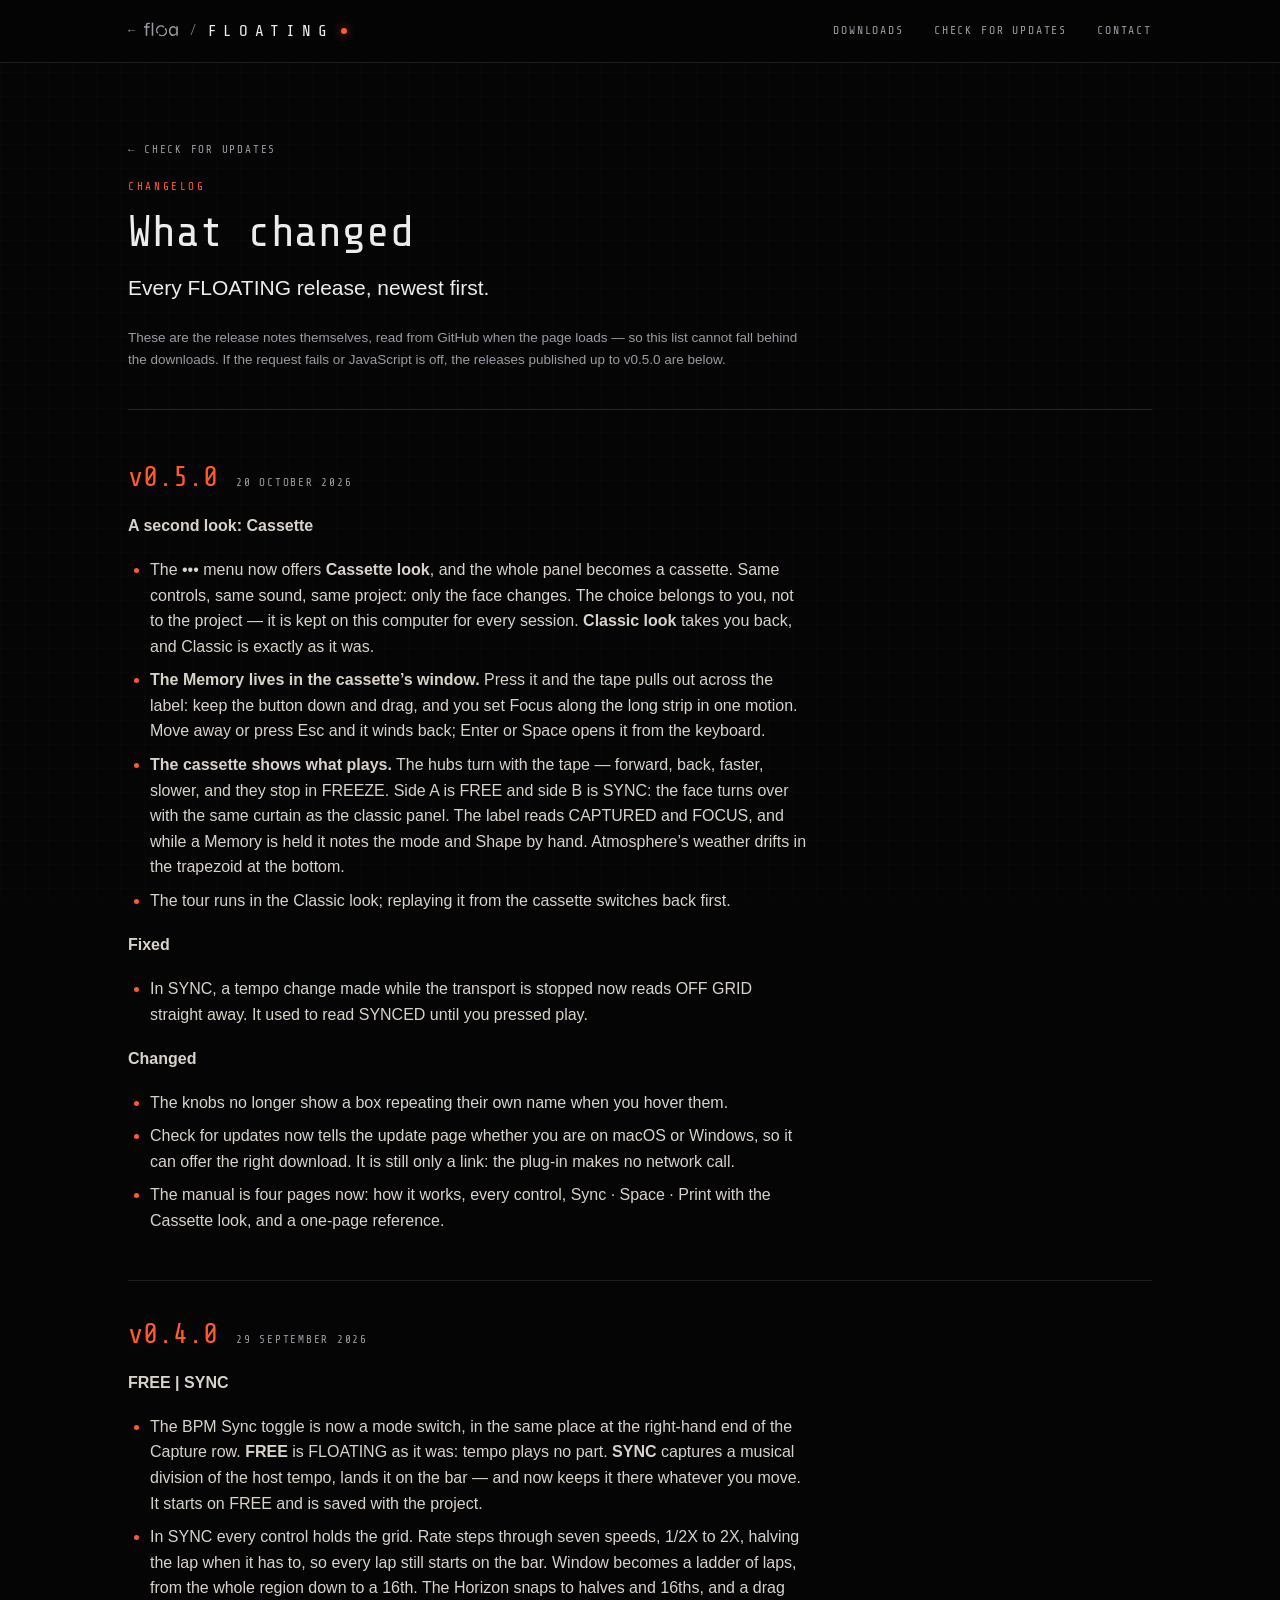
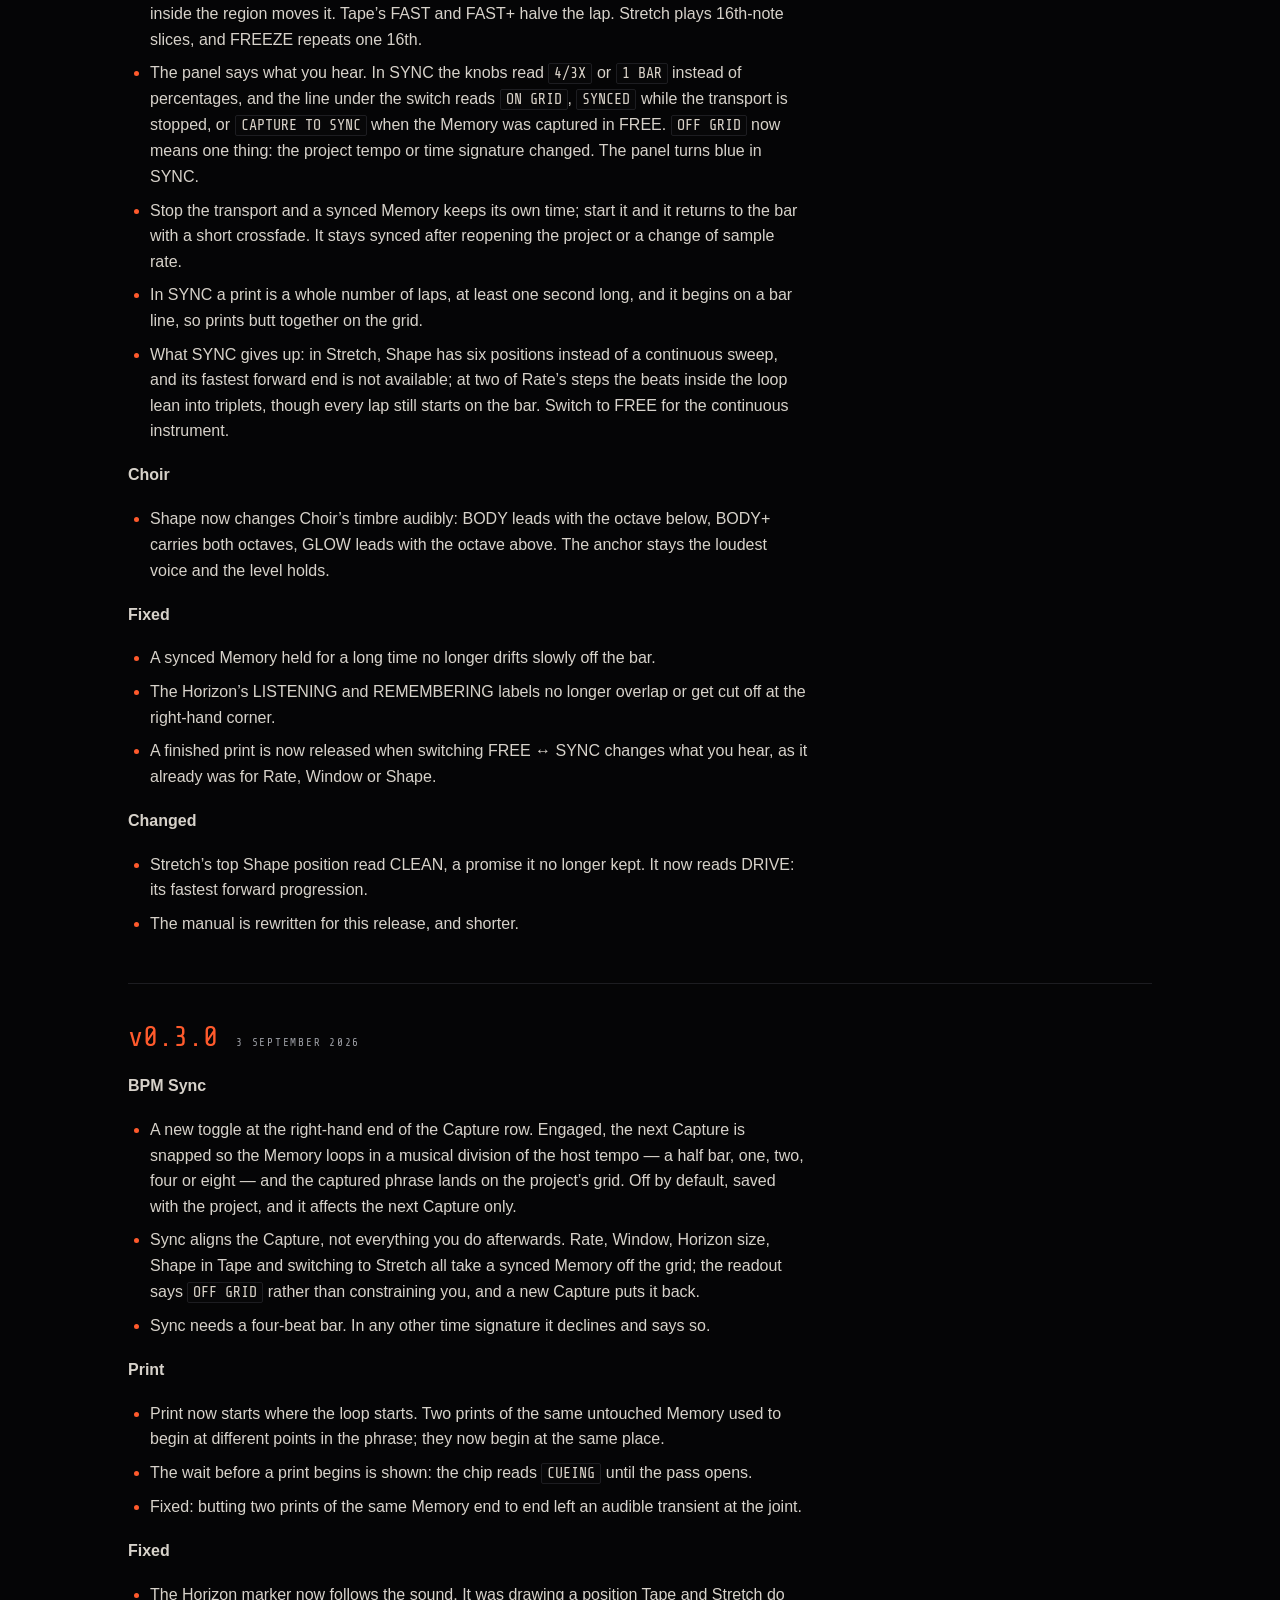
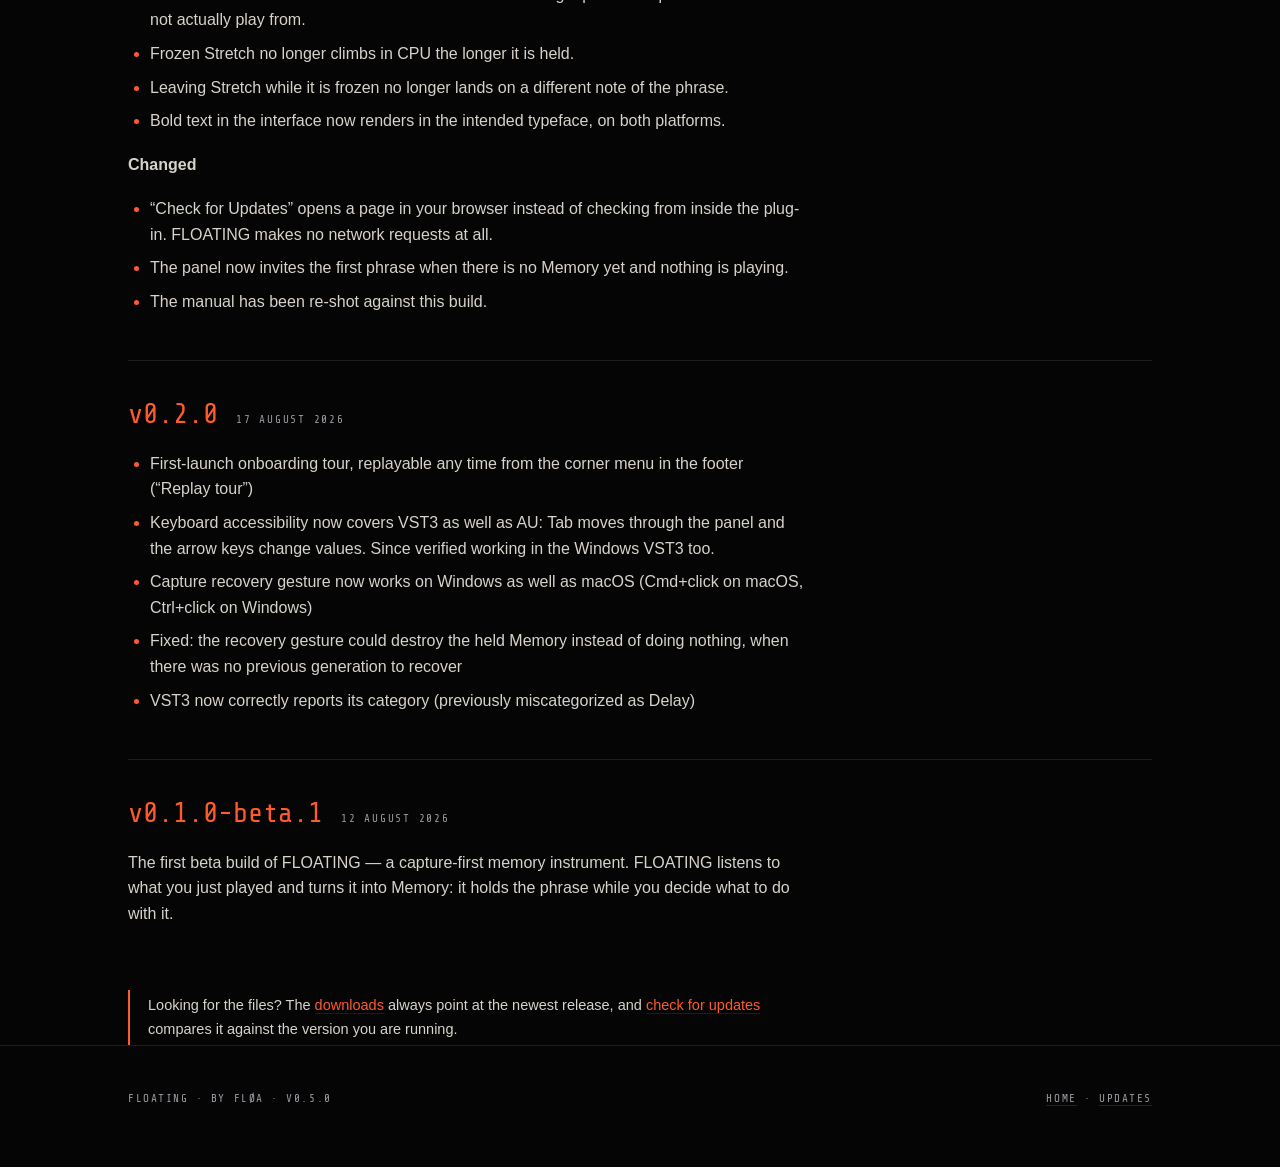
==== commit 06d85952: "v0.5.0: the version on every page; the v0.5.0 notes in the changelog fallback" ====
--- a/changelog.html
+++ b/changelog.html
@@ -39,7 +39,7 @@
       <p class="eyebrow">Changelog</p>
       <h1>What changed</h1>
       <p class="lede text">Every FLOATING release, newest first.</p>
-      <p class="small muted text">These are the release notes themselves, read from GitHub when the page loads — so this list cannot fall behind the downloads. If the request fails or JavaScript is off, the releases published up to <span data-latest-version>v0.4.0</span> are below.</p>
+      <p class="small muted text">These are the release notes themselves, read from GitHub when the page loads — so this list cannot fall behind the downloads. If the request fails or JavaScript is off, the releases published up to <span data-latest-version>v0.5.0</span> are below.</p>
     </div>
 
     <!-- STATIC FALLBACK. This is what a reader sees with no JavaScript, or when
@@ -47,6 +47,32 @@
          rather than a spinner. The script replaces it wholesale on success;
          when a release goes out, this block is what needs updating by hand. -->
     <div id="releases">
+
+      <article class="rel">
+        <header class="rel-head">
+          <h2>v0.5.0</h2>
+          <span class="rel-date">20 October 2026</span>
+        </header>
+        <div class="rel-body">
+          <p><strong>A second look: Cassette</strong></p>
+          <ul>
+            <li>The &bull;&bull;&bull; menu now offers <strong>Cassette look</strong>, and the whole panel becomes a cassette. Same controls, same sound, same project: only the face changes. The choice belongs to you, not to the project &mdash; it is kept on this computer for every session. <strong>Classic look</strong> takes you back, and Classic is exactly as it was.</li>
+            <li><strong>The Memory lives in the cassette&rsquo;s window.</strong> Press it and the tape pulls out across the label: keep the button down and drag, and you set Focus along the long strip in one motion. Move away or press Esc and it winds back; Enter or Space opens it from the keyboard.</li>
+            <li><strong>The cassette shows what plays.</strong> The hubs turn with the tape &mdash; forward, back, faster, slower, and they stop in FREEZE. Side A is FREE and side B is SYNC: the face turns over with the same curtain as the classic panel. The label reads CAPTURED and FOCUS, and while a Memory is held it notes the mode and Shape by hand. Atmosphere&rsquo;s weather drifts in the trapezoid at the bottom.</li>
+            <li>The tour runs in the Classic look; replaying it from the cassette switches back first.</li>
+          </ul>
+          <p><strong>Fixed</strong></p>
+          <ul>
+            <li>In SYNC, a tempo change made while the transport is stopped now reads OFF GRID straight away. It used to read SYNCED until you pressed play.</li>
+          </ul>
+          <p><strong>Changed</strong></p>
+          <ul>
+            <li>The knobs no longer show a box repeating their own name when you hover them.</li>
+            <li>Check for updates now tells the update page whether you are on macOS or Windows, so it can offer the right download. It is still only a link: the plug-in makes no network call.</li>
+            <li>The manual is four pages now: how it works, every control, Sync &middot; Space &middot; Print with the Cassette look, and a one-page reference.</li>
+          </ul>
+        </div>
+      </article>
 
       <article class="rel">
         <header class="rel-head">
@@ -152,7 +178,7 @@
 
 <footer>
   <div class="wrap">
-    <span class="mono">FLOATING · by Fløa · <span data-latest-version>v0.4.0</span></span>
+    <span class="mono">FLOATING · by Fløa · <span data-latest-version>v0.5.0</span></span>
     <span class="mono"><a href="index.html">Home</a> · <a href="updates.html">Updates</a></span>
   </div>
 </footer>
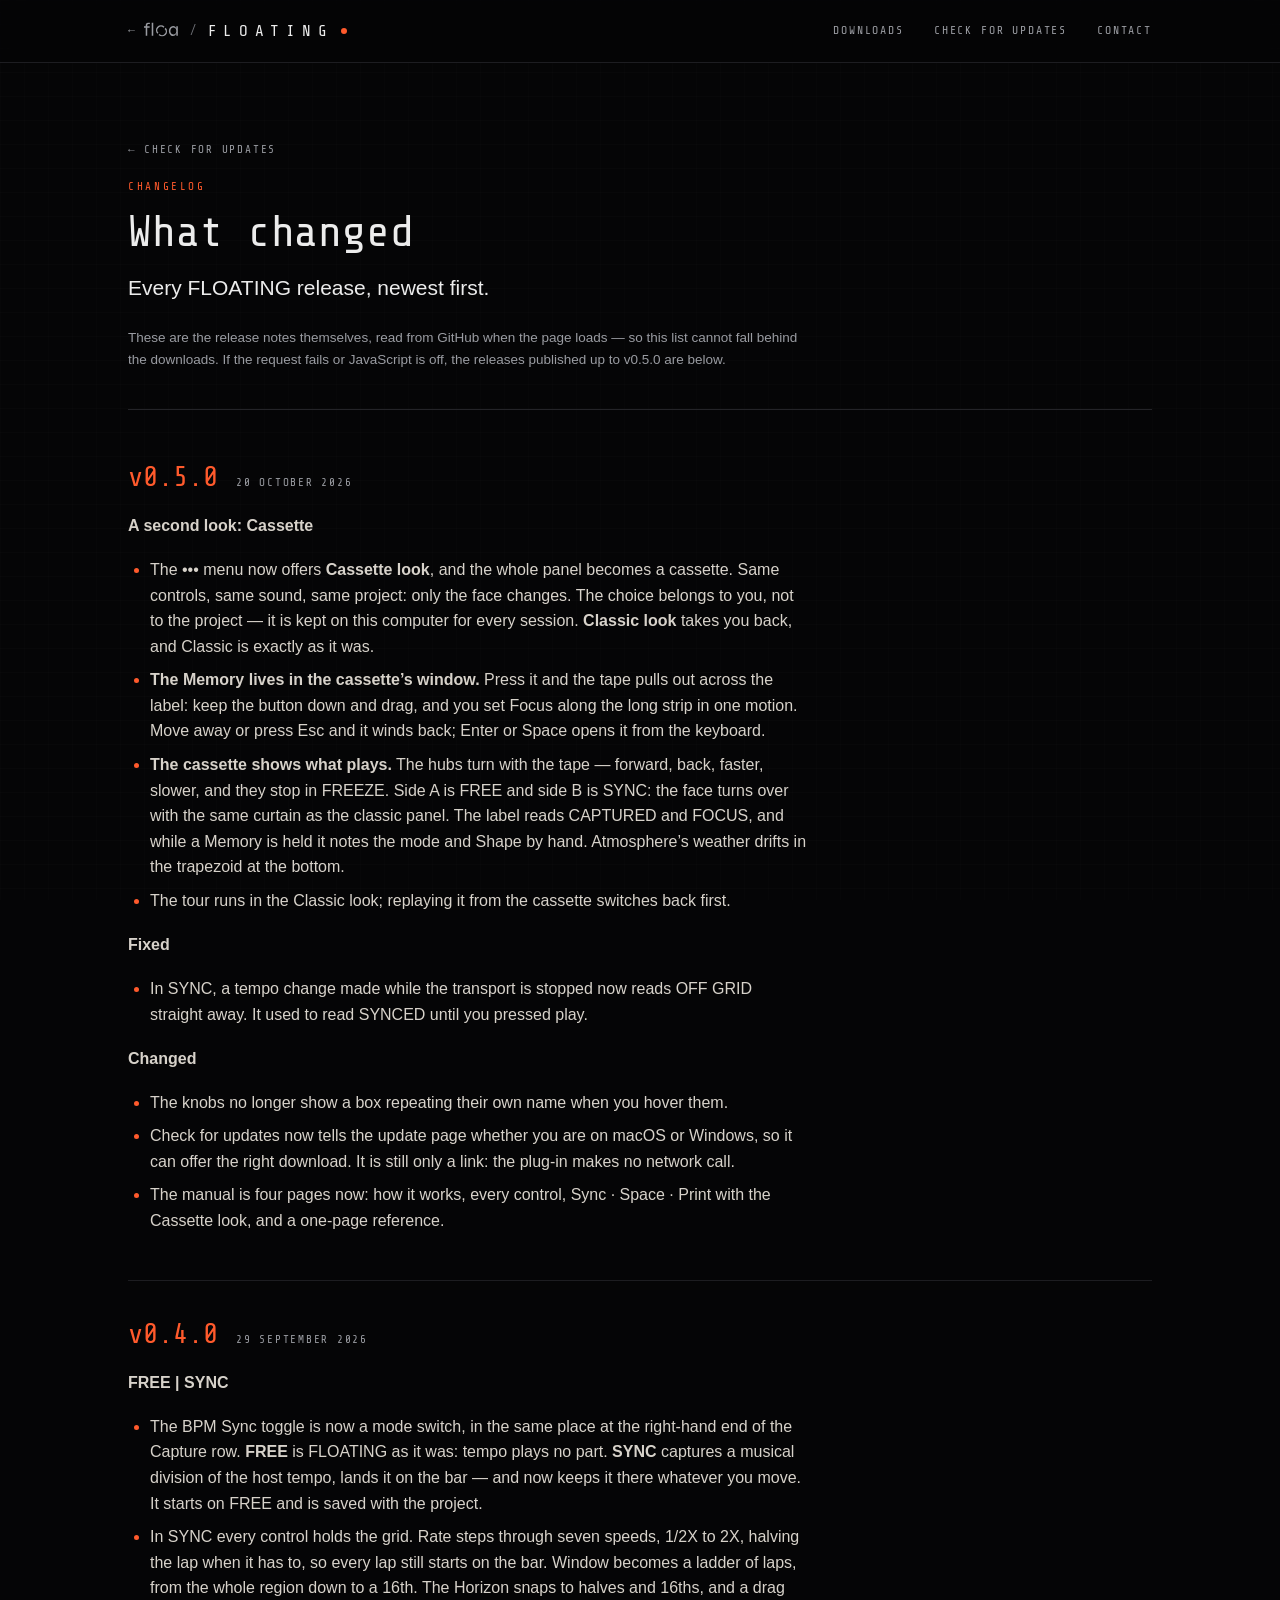
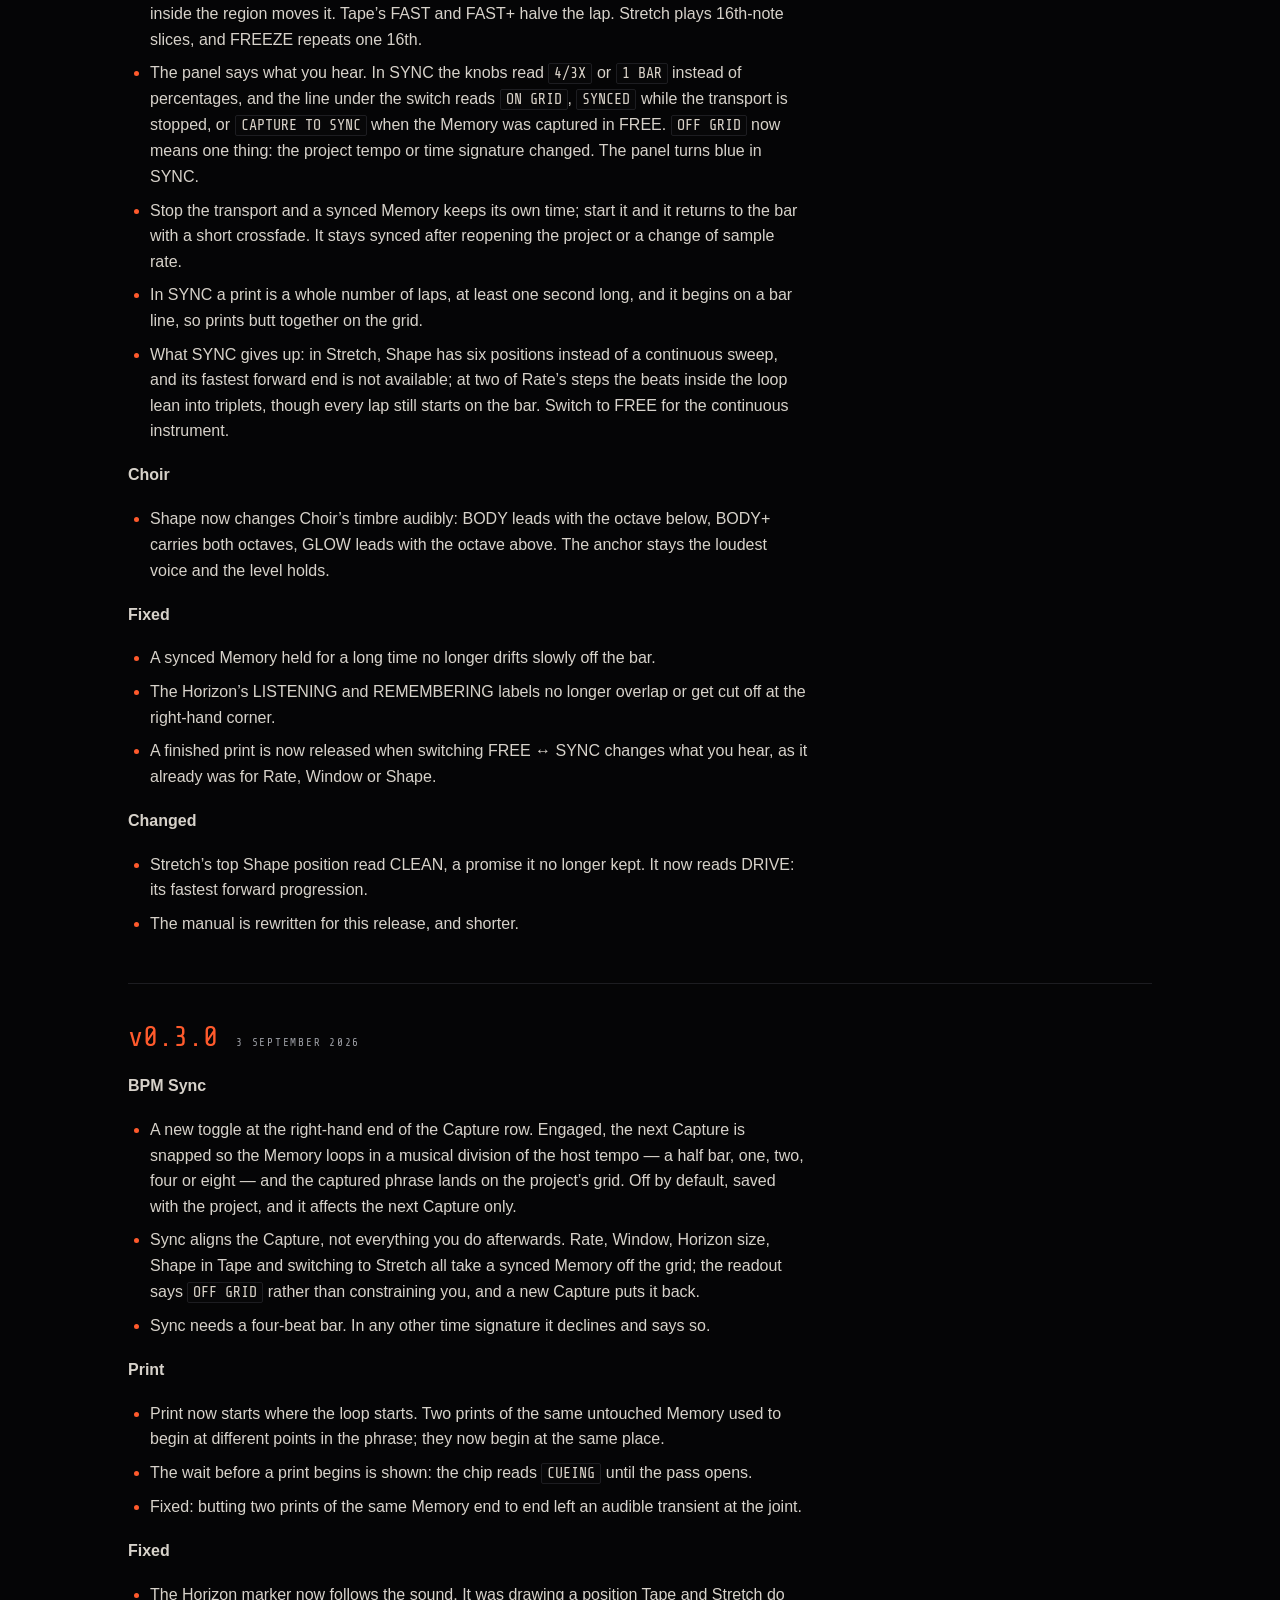
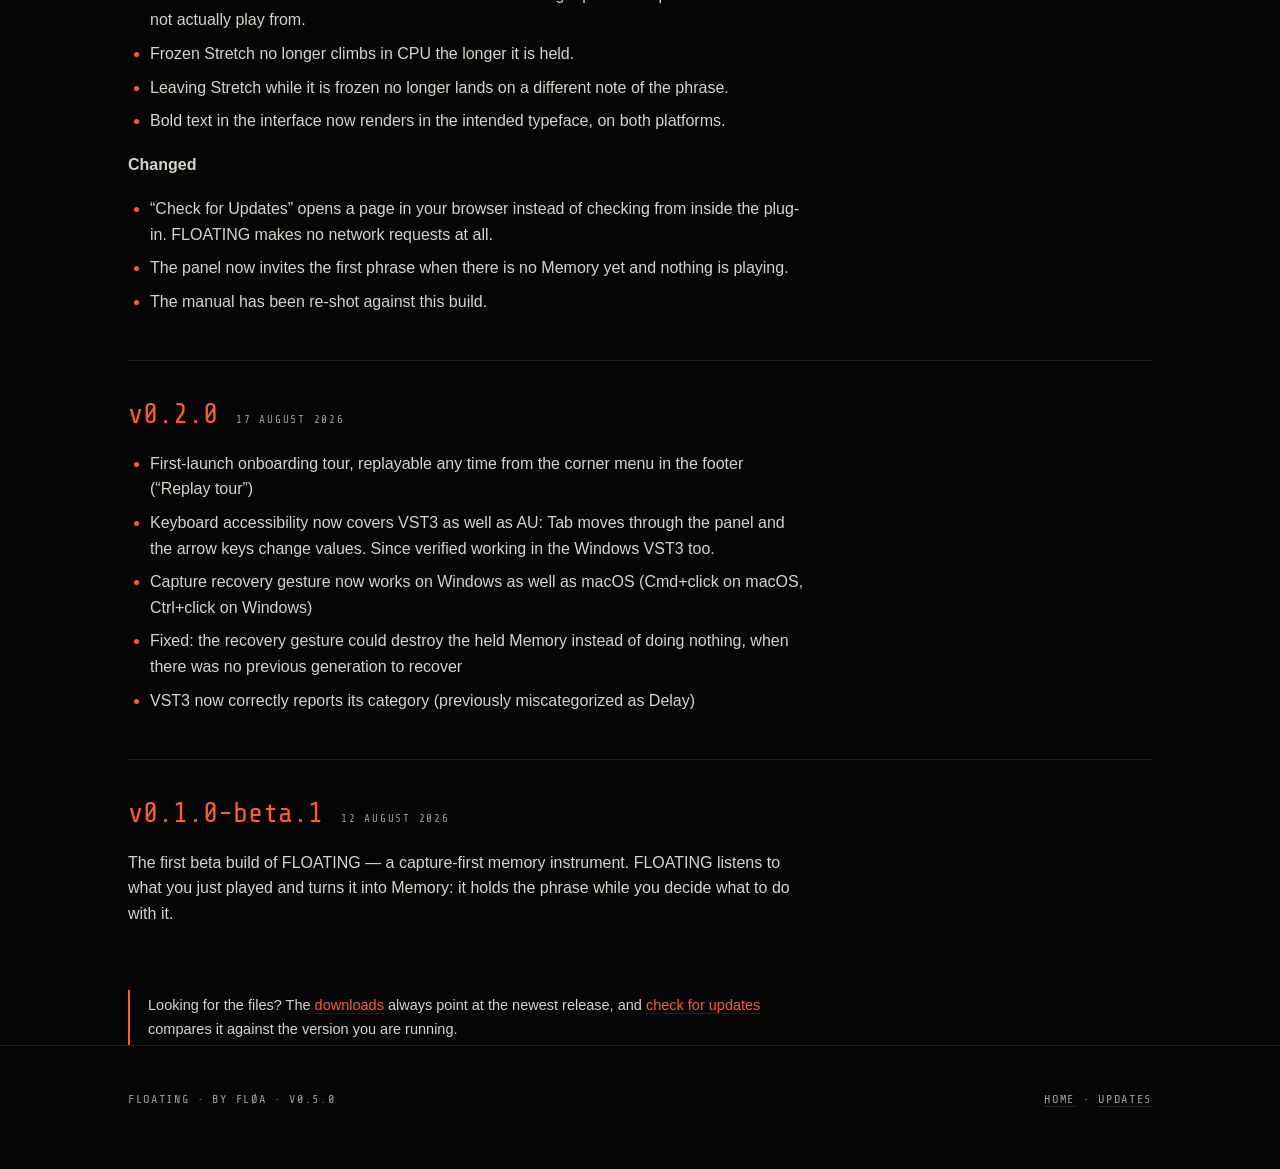
==== commit 5171745f: "Home: a sharper hero, AVIF images, a WOFF2 font, and only the first screen loads up front - The cass" ====
--- a/changelog.html
+++ b/changelog.html
@@ -9,7 +9,7 @@
 <link rel="icon" href="assets/img/favicon.svg" type="image/svg+xml">
 <link rel="icon" href="assets/img/favicon-32.png" sizes="32x32" type="image/png">
 <link rel="apple-touch-icon" href="assets/img/apple-touch-icon.png">
-<link rel="stylesheet" href="assets/css/site.css?v=2">
+<link rel="stylesheet" href="assets/css/site.css?v=5">
 </head>
 <body>
 
--- a/assets/css/site.css
+++ b/assets/css/site.css
@@ -8,7 +8,8 @@
 
 @font-face {
   font-family: "ShareTechMono";
-  src: url("../fonts/ShareTechMono-Regular.ttf") format("truetype");
+  src: url("../fonts/ShareTechMono-Regular.woff2") format("woff2"),
+       url("../fonts/ShareTechMono-Regular.ttf") format("truetype");
   font-weight: 400;
   font-style: normal;
   font-display: swap;
@@ -160,7 +161,6 @@
   border-radius: 50%;
   background: var(--accent);
   vertical-align: 0.15em;
-  box-shadow: 0 0 10px rgba(255, 90, 44, 0.7);
 }
 .topnav {
   display: flex;
@@ -393,7 +393,7 @@
 figcaption {
   margin-top: 12px;
   color: var(--ink-muted);
-  font: 10.5px/1.5 var(--mono);
+  font: 11.5px/1.5 var(--mono);
   letter-spacing: 0.1em;
   text-transform: uppercase;
 }
@@ -483,7 +483,7 @@
   margin-bottom: 8px;
 }
 .dl .fmt { color: var(--ink-muted); font-size: 14px; margin-bottom: 4px; }
-.dl .size { color: var(--ink-muted); font: 11px/1.5 var(--mono); letter-spacing: 0.08em; margin-bottom: 22px; }
+.dl .size { color: var(--ink-muted); font: 12px/1.5 var(--mono); letter-spacing: 0.08em; margin-bottom: 22px; }
 .dl .spacer { flex: 1; }
 
 .btn {
@@ -584,7 +584,7 @@
   color: var(--ink-muted);
 }
 footer .wrap { display: flex; flex-wrap: wrap; gap: 14px 28px; justify-content: space-between; align-items: baseline; }
-footer .mono { font-size: 11px; letter-spacing: 0.14em; text-transform: uppercase; }
+footer .mono { font-size: 12px; letter-spacing: 0.14em; text-transform: uppercase; }
 footer a { color: var(--ink-muted); border-bottom-color: var(--line); }
 footer a:hover { color: var(--accent); }
 
@@ -764,3 +764,133 @@
 .rel-body > *:first-child { margin-top: 0; }
 .rel-body > *:last-child { margin-bottom: 0; }
 .rel-body h3 { margin-top: 30px; }
+
+
+/* ==========================================================================
+   v0.5.0 refresh — the cassette leads. One first screen (the Blender cassette
+   wearing the plug-in's own face), a Cassette | Classic switch on one held
+   state, and a shorter page: no section numbers, the story in two lines,
+   support and contact side by side.
+   ========================================================================== */
+
+/* ---------- hero: the cassette in the dark ---------- */
+.hero-cassette {
+  padding: 0;
+  min-height: min(92vh, 980px);
+  display: flex;
+  align-items: flex-start;
+  isolation: isolate;
+}
+.hero-cassette::before { display: none; }
+.hero-art,
+.hero-art img {
+  position: absolute;
+  inset: 0;
+  width: 100%;
+  height: 100%;
+  z-index: -1;
+}
+.hero-art img {
+  object-fit: cover;
+  object-position: 50% 55%;
+  /* the render's floor is near-black; fade it into the page so the section has no edge */
+  -webkit-mask-image: linear-gradient(to bottom, #000 72%, transparent 100%);
+          mask-image: linear-gradient(to bottom, #000 72%, transparent 100%);
+}
+.hero-copy { padding-top: clamp(56px, 10vh, 120px); padding-bottom: 64px; }
+.hero-cassette .hero-copy > * { max-width: min(40%, 480px); }
+.hero-cassette .hero-mark { border-bottom: 0; padding-bottom: 0; margin-bottom: clamp(20px, 3vw, 30px); }
+.hero-cassette .hero-mark .by { font-size: 12px; }
+.hero-cassette h1 { font-size: clamp(30px, 3.7vw, 52px); line-height: 1.1; text-wrap: balance; }
+.hero-cassette .sub { max-width: 44ch; color: #c9c4bc; }
+.hero-cta { display: flex; flex-wrap: wrap; gap: 12px; margin-bottom: 26px; }
+.hero-cta .btn { width: auto; min-width: 0; padding-left: 24px; padding-right: 24px; }
+.hero-new {
+  display: block;
+  margin: 0;
+  font: 12px/1.4 var(--mono);
+  letter-spacing: 0.12em;
+  text-transform: uppercase;
+  color: var(--ink-muted);
+}
+.hero-new .pip { display: inline-block; width: 7px; height: 7px; margin-right: 10px; vertical-align: 1px; border-radius: 50%; background: var(--accent); }
+@media (max-width: 760px) {
+  .hero-cassette { min-height: 0; display: block; padding-bottom: 0; }
+  .hero-art { position: relative; display: block; height: auto; }
+  .hero-art, .hero-art img { position: relative; inset: auto; height: auto; z-index: 0; }
+  .hero-art img { aspect-ratio: 5 / 4; object-fit: cover; object-position: 50% 32%; }
+  .hero-copy { padding-top: 40px; padding-bottom: 0; position: relative; z-index: 1; }
+  .hero-cassette .hero-copy > * { max-width: none; }
+}
+
+/* ---------- two looks ---------- */
+.looks-head { display: grid; grid-template-columns: minmax(0, 1fr) minmax(0, 1.1fr); gap: 12px 48px; align-items: end; margin-bottom: clamp(26px, 3.4vw, 36px); }
+.looks-head h2 { margin: 0; font-size: clamp(26px, 3.6vw, 40px); line-height: 1.1; text-wrap: balance; }
+.looks-head p { margin: 0; color: var(--ink-muted); max-width: 52ch; }
+@media (max-width: 760px) { .looks-head { grid-template-columns: 1fr; } }
+
+.facts {
+  list-style: none;
+  margin: clamp(32px, 4vw, 48px) 0 0;
+  padding: 0;
+  display: grid;
+  grid-template-columns: repeat(3, minmax(0, 1fr));
+  border-top: 1px solid var(--line);
+}
+.facts li { padding: 22px 28px 0 0; }
+.facts li + li { padding-left: 28px; border-left: 1px solid var(--line-soft); }
+.facts h3 { font: 400 14px/1.35 var(--mono); letter-spacing: 0.08em; text-transform: uppercase; color: var(--ink); margin-bottom: 8px; }
+.facts p { font-size: 15px; color: var(--ink-muted); margin: 0; }
+@media (max-width: 760px) {
+  .facts { grid-template-columns: 1fr; }
+  .facts li, .facts li + li { padding: 18px 0; border-left: 0; border-bottom: 1px solid var(--line-soft); }
+}
+
+.panels.is-stacked { display: grid; }
+.panels.is-stacked > .panel { grid-area: 1 / 1; transition: opacity 0.2s ease, visibility 0s linear 0s; }
+.panels.is-stacked > .panel.is-off { opacity: 0; visibility: hidden; transition: opacity 0.2s ease, visibility 0s linear 0.2s; }
+
+/* ---------- what it does ---------- */
+#what h2, #get h2, #contact h2 { font-size: clamp(24px, 3.2vw, 34px); line-height: 1.15; }
+ol.flow { padding: 0; }
+.modes {
+  margin: clamp(30px, 4vw, 44px) 0 18px;
+  display: grid;
+  grid-template-columns: repeat(3, minmax(0, 1fr));
+  gap: 0;
+  border-top: 1px solid var(--line);
+}
+.modes > div { padding: 20px 26px 4px 0; }
+.modes > div + div { padding-left: 26px; border-left: 1px solid var(--line-soft); }
+.modes dt { font: 400 20px/1.2 var(--mono); letter-spacing: 0.12em; text-transform: uppercase; color: var(--ink); margin-bottom: 10px; }
+.modes dd { margin: 0 0 10px; color: #d7d2ca; font-size: 15px; }
+.modes dd.ladder { font: 12px/1.5 var(--mono); letter-spacing: 0.1em; color: var(--accent); }
+@media (max-width: 760px) {
+  .modes { grid-template-columns: 1fr; }
+  .modes > div, .modes > div + div { padding: 18px 0 8px; border-left: 0; border-bottom: 1px solid var(--line-soft); }
+}
+.more { margin-top: 14px; max-width: 70ch; }
+
+/* ---------- story: two lines, signed ---------- */
+#story { padding: clamp(48px, 7vw, 88px) 0; }
+.story { margin: 0 auto; max-width: 760px; }
+.story blockquote { margin: 0; }
+.story blockquote p {
+  font-size: clamp(18px, 2.2vw, 22px);
+  line-height: 1.55;
+  color: #e2ddd5;
+  text-wrap: pretty;
+}
+.story figcaption { margin-top: 18px; font-size: 13px; letter-spacing: 0.12em; text-transform: none; }
+
+/* ---------- download ---------- */
+.fineprint { margin-top: 22px; max-width: 76ch; font-size: 14px; color: var(--ink-muted); }
+
+/* ---------- contact + support ---------- */
+.contact-grid { display: grid; grid-template-columns: repeat(2, minmax(0, 1fr)); gap: 40px 64px; }
+.contact-grid p { color: var(--ink-muted); max-width: 46ch; }
+.contact-grid .link-rows { margin-top: 22px; }
+@media (max-width: 760px) { .contact-grid { grid-template-columns: 1fr; } }
+
+/* ---------- browser surfaces ---------- */
+::selection { background: rgba(255, 90, 44, 0.32); color: #fff; }
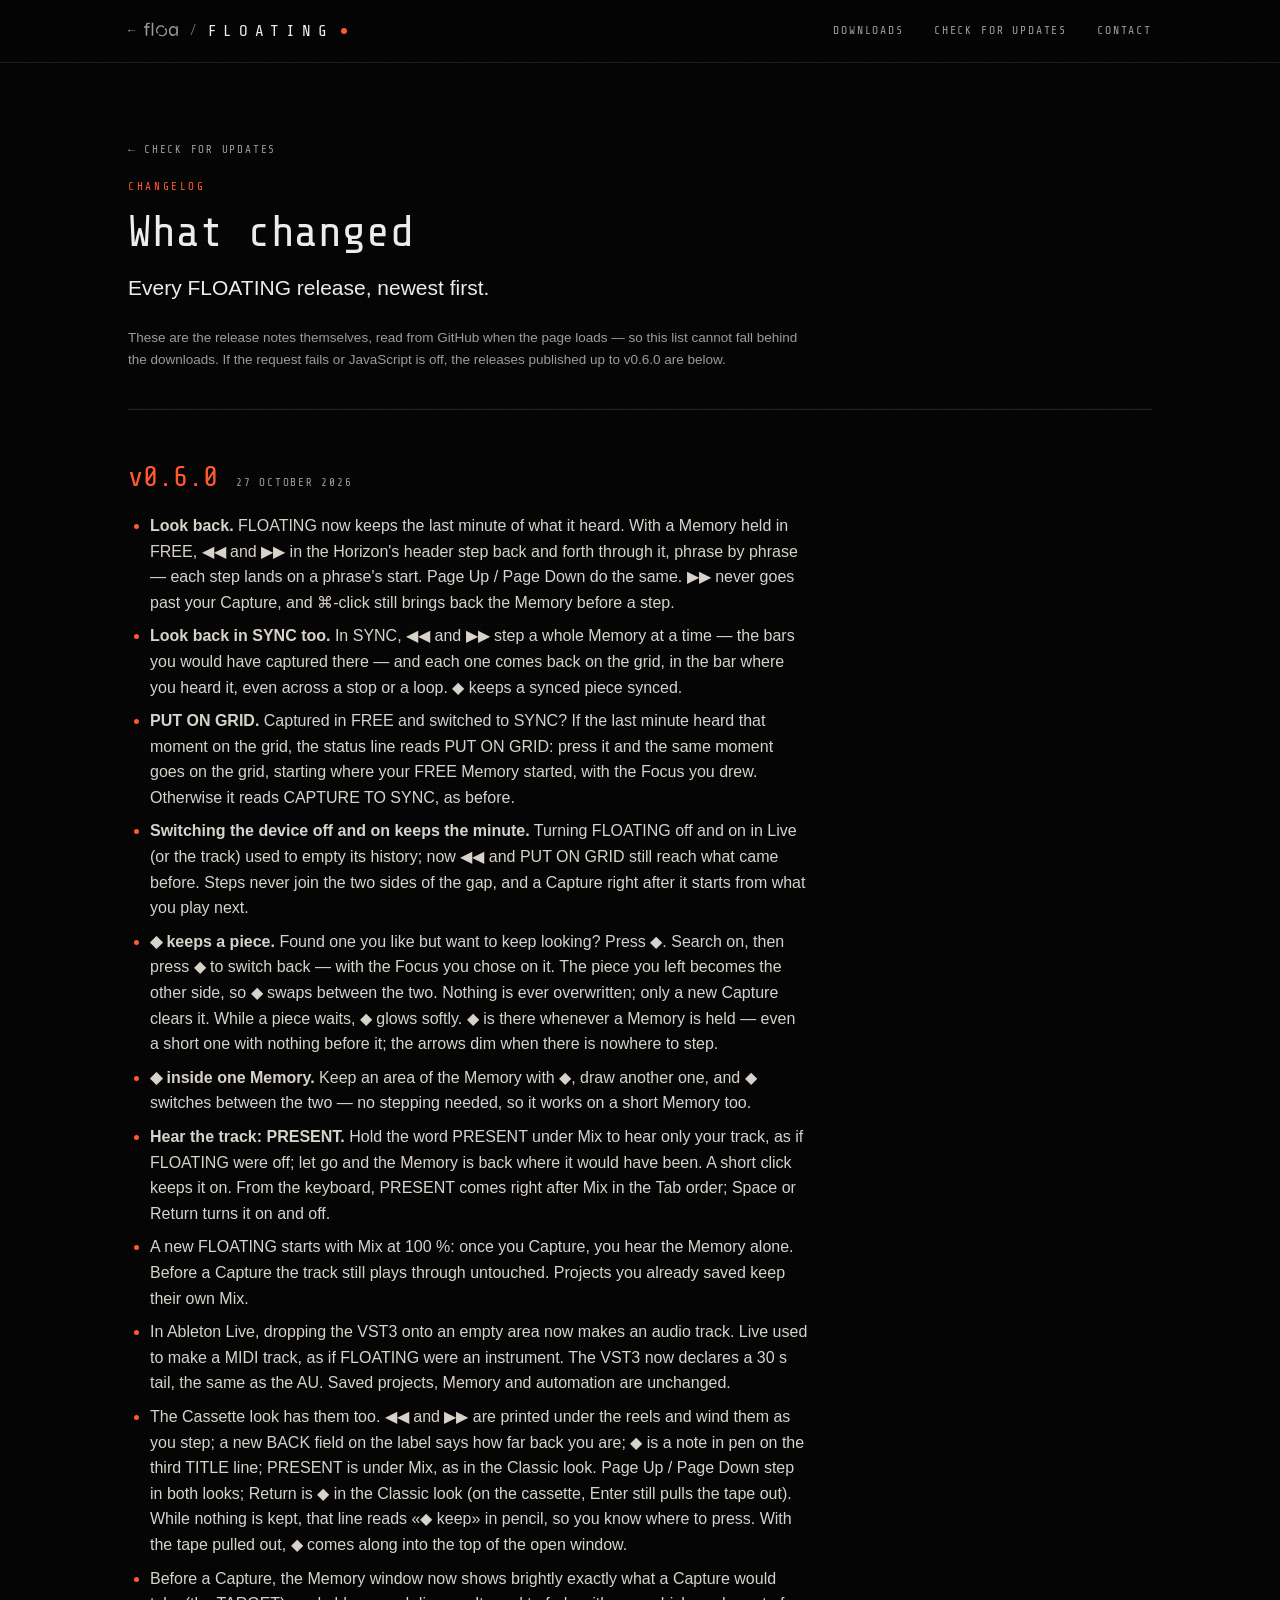
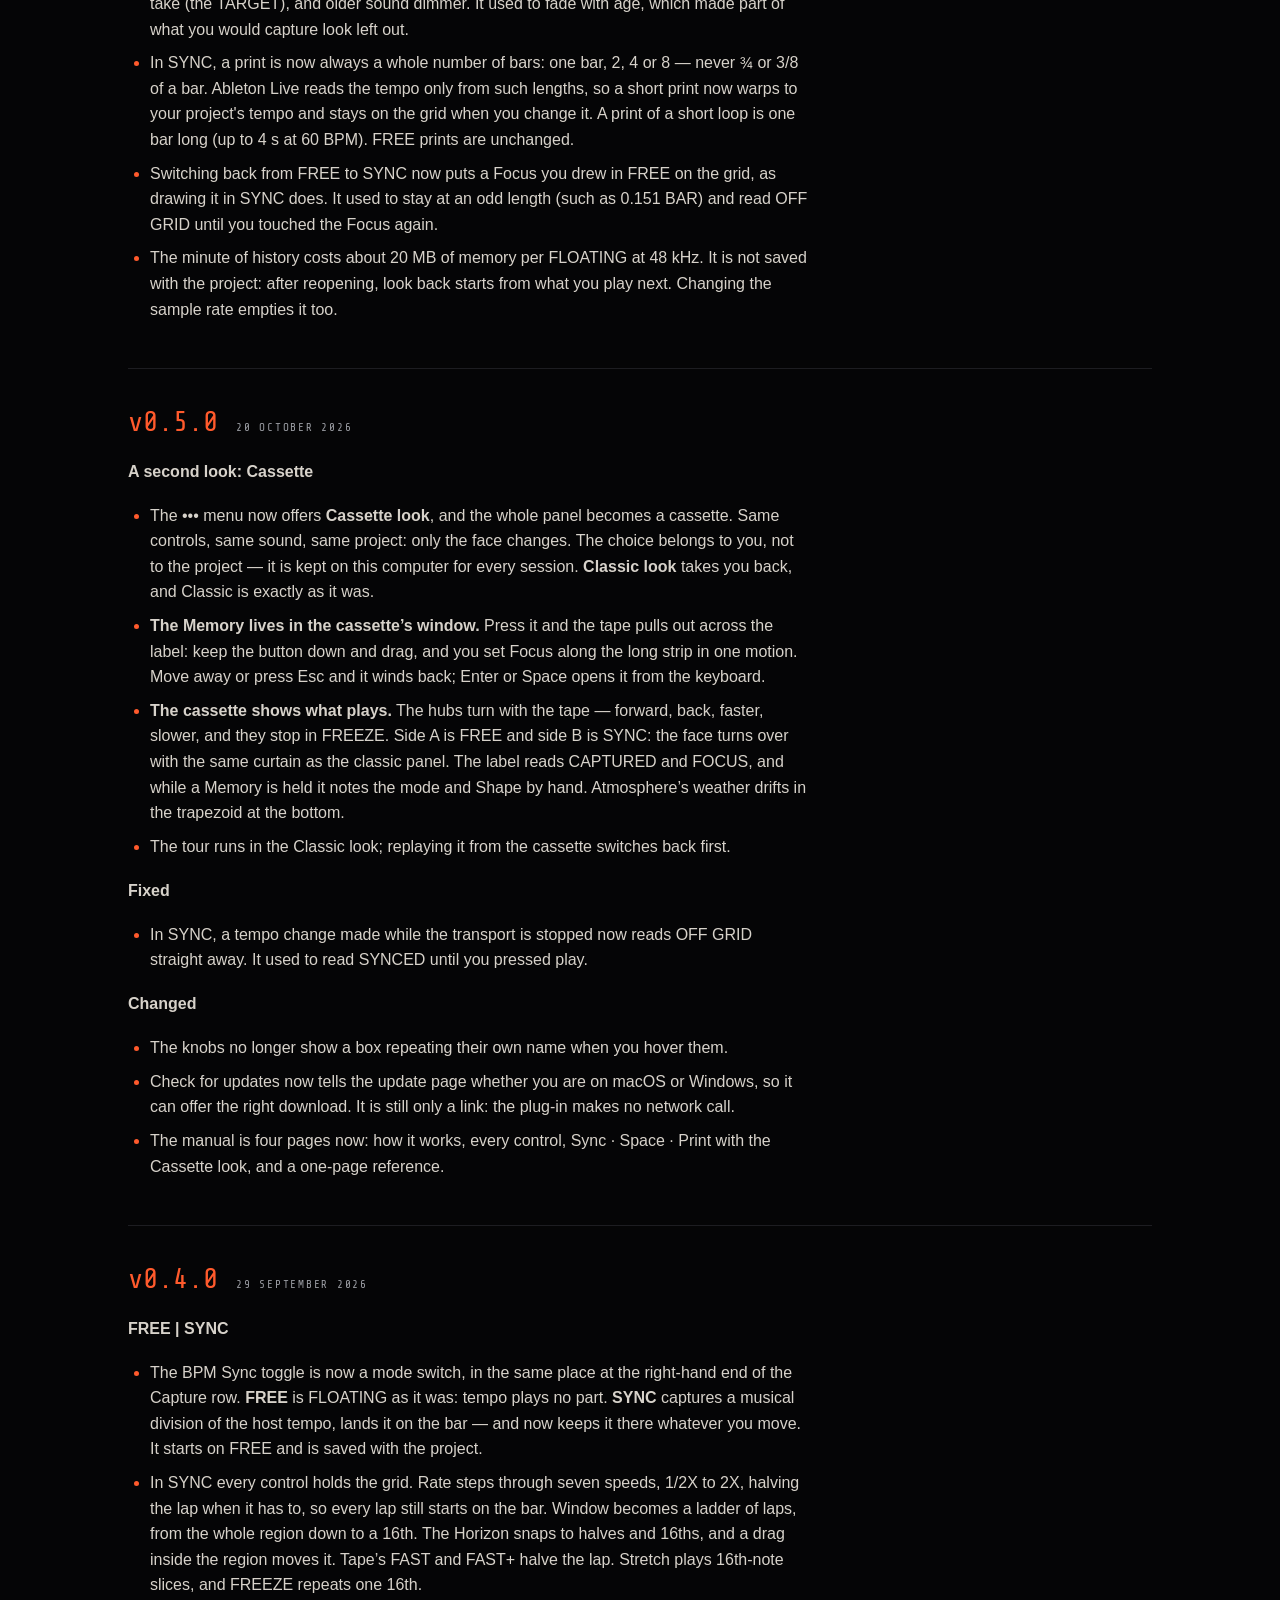
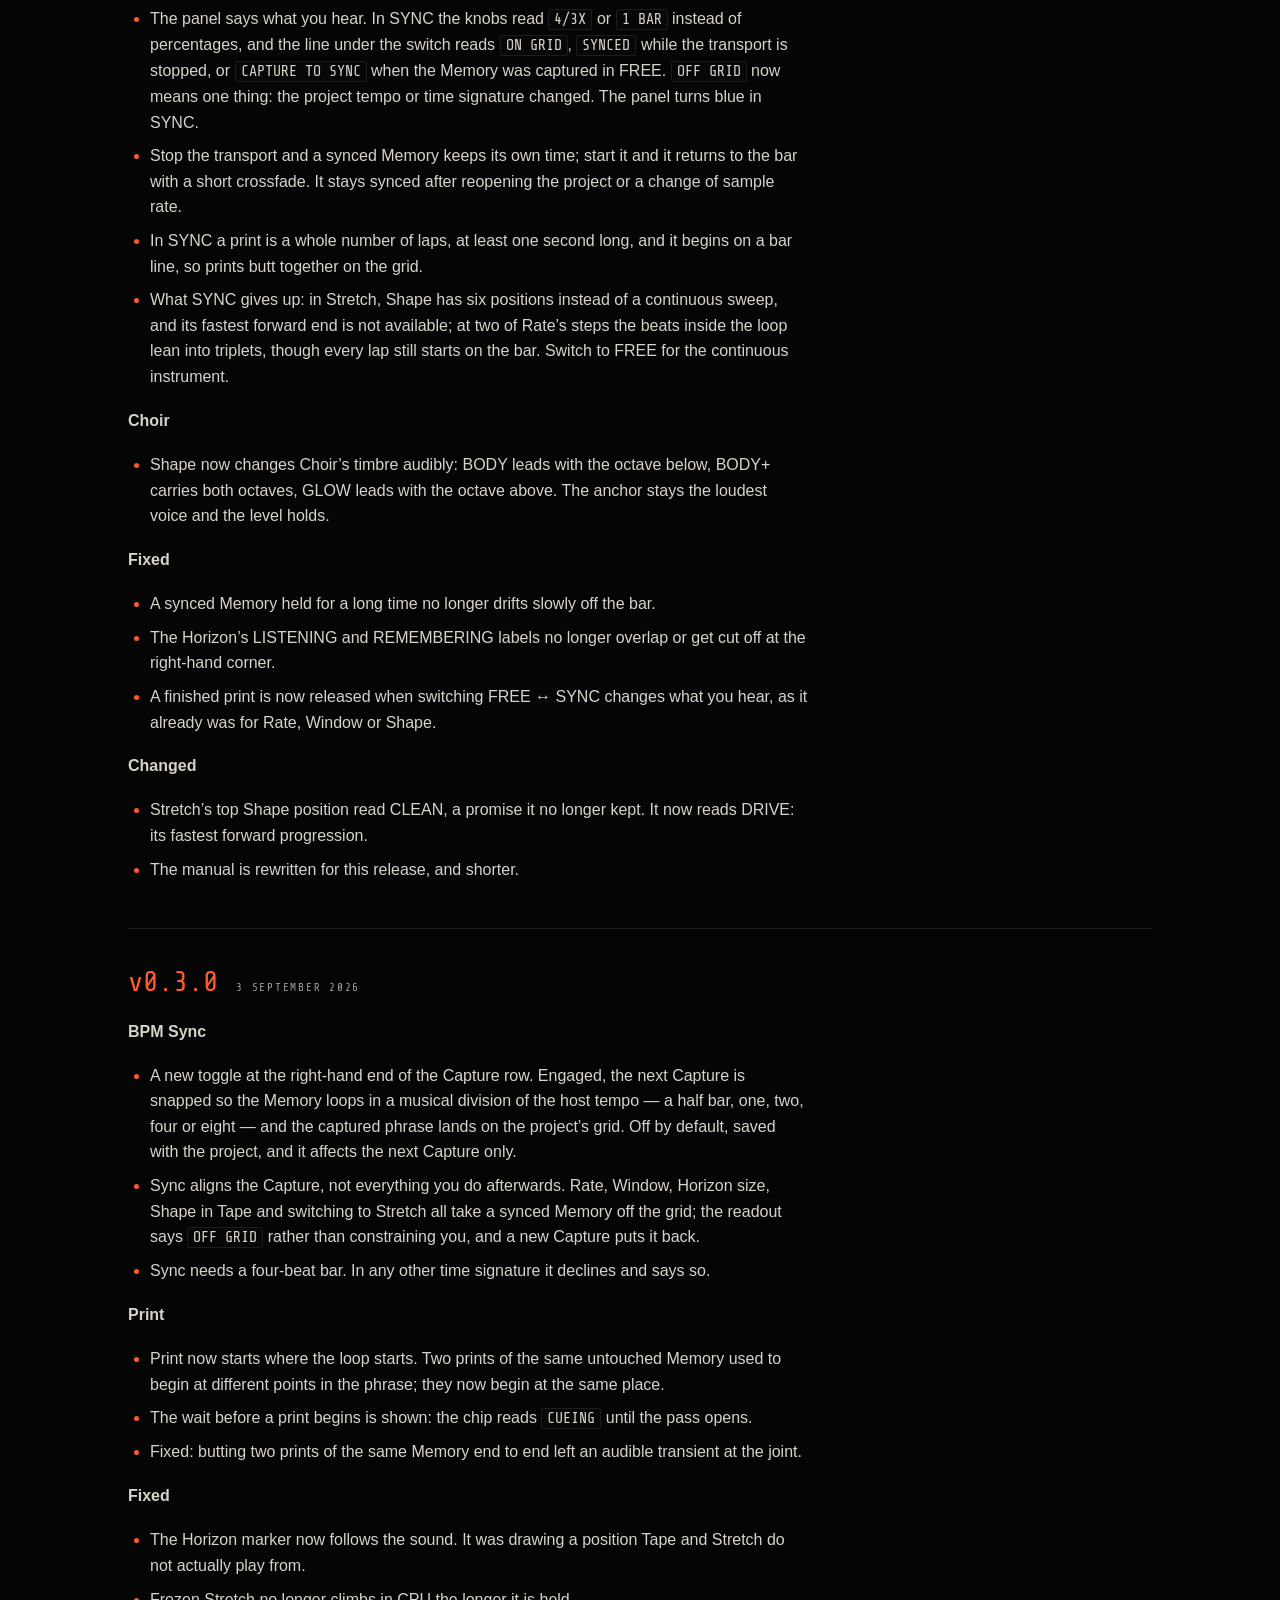
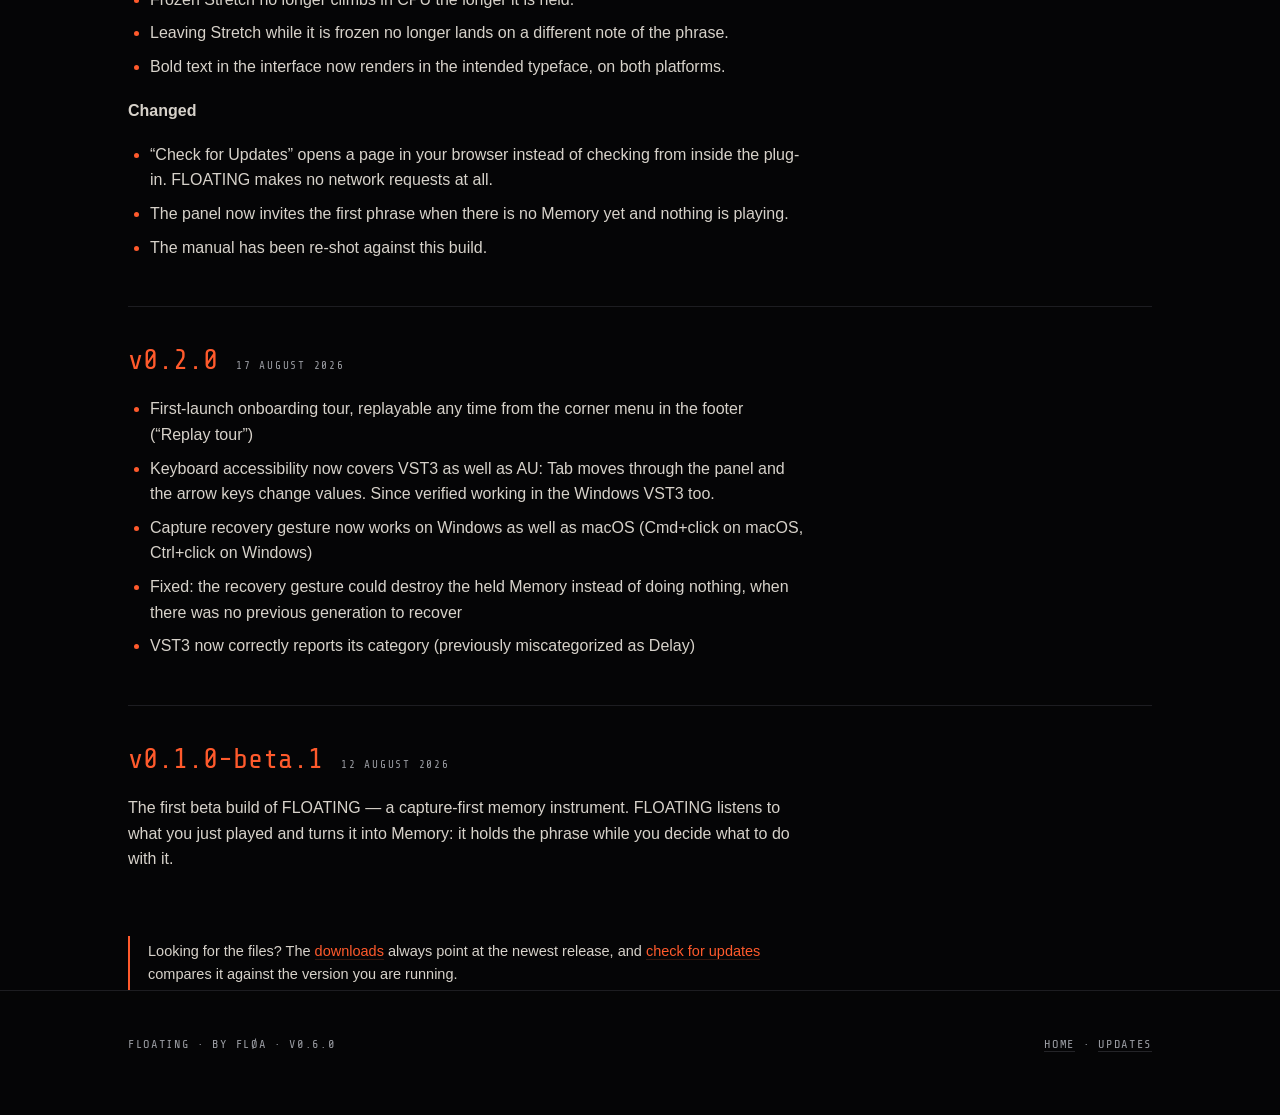
==== commit 7618ba07: "v0.6.0: the baked version on every page, the home line, and the changelog's fallback entry Co-Author" ====
--- a/changelog.html
+++ b/changelog.html
@@ -5,11 +5,18 @@
 <meta name="viewport" content="width=device-width, initial-scale=1">
 <title>FLOATING — changelog</title>
 <meta name="description" content="What changed in each release of FLOATING, straight from the release notes.">
+<link rel="canonical" href="https://floamusic.github.io/floating-site/changelog.html">
+<meta property="og:type" content="article">
+<meta property="og:title" content="FLOATING — changelog">
+<meta property="og:description" content="What changed in each release of FLOATING, straight from the release notes.">
+<meta property="og:image" content="https://floamusic.github.io/floating-site/assets/img/cassette-hero-wide-1600.jpg">
+<meta property="og:url" content="https://floamusic.github.io/floating-site/changelog.html">
+<meta name="twitter:card" content="summary_large_image">
 <meta name="theme-color" content="#050506">
 <link rel="icon" href="assets/img/favicon.svg" type="image/svg+xml">
 <link rel="icon" href="assets/img/favicon-32.png" sizes="32x32" type="image/png">
 <link rel="apple-touch-icon" href="assets/img/apple-touch-icon.png">
-<link rel="stylesheet" href="assets/css/site.css?v=5">
+<link rel="stylesheet" href="assets/css/site.css?v=7">
 </head>
 <body>
 
@@ -39,7 +46,7 @@
       <p class="eyebrow">Changelog</p>
       <h1>What changed</h1>
       <p class="lede text">Every FLOATING release, newest first.</p>
-      <p class="small muted text">These are the release notes themselves, read from GitHub when the page loads — so this list cannot fall behind the downloads. If the request fails or JavaScript is off, the releases published up to <span data-latest-version>v0.5.0</span> are below.</p>
+      <p class="small muted text">These are the release notes themselves, read from GitHub when the page loads — so this list cannot fall behind the downloads. If the request fails or JavaScript is off, the releases published up to <span data-latest-version>v0.6.0</span> are below.</p>
     </div>
 
     <!-- STATIC FALLBACK. This is what a reader sees with no JavaScript, or when
@@ -47,6 +54,31 @@
          rather than a spinner. The script replaces it wholesale on success;
          when a release goes out, this block is what needs updating by hand. -->
     <div id="releases">
+
+      <article class="rel">
+        <header class="rel-head">
+          <h2>v0.6.0</h2>
+          <span class="rel-date">27 October 2026</span>
+        </header>
+        <div class="rel-body">
+          <ul>
+            <li><strong>Look back.</strong> FLOATING now keeps the last minute of what it heard. With a Memory held in FREE, ◀◀ and ▶▶ in the Horizon's header step back and forth through it, phrase by phrase — each step lands on a phrase's start. Page Up / Page Down do the same. ▶▶ never goes past your Capture, and ⌘-click still brings back the Memory before a step.</li>
+            <li><strong>Look back in SYNC too.</strong> In SYNC, ◀◀ and ▶▶ step a whole Memory at a time — the bars you would have captured there — and each one comes back on the grid, in the bar where you heard it, even across a stop or a loop. ◆ keeps a synced piece synced.</li>
+            <li><strong>PUT ON GRID.</strong> Captured in FREE and switched to SYNC? If the last minute heard that moment on the grid, the status line reads PUT ON GRID: press it and the same moment goes on the grid, starting where your FREE Memory started, with the Focus you drew. Otherwise it reads CAPTURE TO SYNC, as before.</li>
+            <li><strong>Switching the device off and on keeps the minute.</strong> Turning FLOATING off and on in Live (or the track) used to empty its history; now ◀◀ and PUT ON GRID still reach what came before. Steps never join the two sides of the gap, and a Capture right after it starts from what you play next.</li>
+            <li><strong>◆ keeps a piece.</strong> Found one you like but want to keep looking? Press ◆. Search on, then press ◆ to switch back — with the Focus you chose on it. The piece you left becomes the other side, so ◆ swaps between the two. Nothing is ever overwritten; only a new Capture clears it. While a piece waits, ◆ glows softly. ◆ is there whenever a Memory is held — even a short one with nothing before it; the arrows dim when there is nowhere to step.</li>
+            <li><strong>◆ inside one Memory.</strong> Keep an area of the Memory with ◆, draw another one, and ◆ switches between the two — no stepping needed, so it works on a short Memory too.</li>
+            <li><strong>Hear the track: PRESENT.</strong> Hold the word PRESENT under Mix to hear only your track, as if FLOATING were off; let go and the Memory is back where it would have been. A short click keeps it on. From the keyboard, PRESENT comes right after Mix in the Tab order; Space or Return turns it on and off.</li>
+            <li>A new FLOATING starts with Mix at 100 %: once you Capture, you hear the Memory alone. Before a Capture the track still plays through untouched. Projects you already saved keep their own Mix.</li>
+            <li>In Ableton Live, dropping the VST3 onto an empty area now makes an audio track. Live used to make a MIDI track, as if FLOATING were an instrument. The VST3 now declares a 30 s tail, the same as the AU. Saved projects, Memory and automation are unchanged.</li>
+            <li>The Cassette look has them too. ◀◀ and ▶▶ are printed under the reels and wind them as you step; a new BACK field on the label says how far back you are; ◆ is a note in pen on the third TITLE line; PRESENT is under Mix, as in the Classic look. Page Up / Page Down step in both looks; Return is ◆ in the Classic look (on the cassette, Enter still pulls the tape out). While nothing is kept, that line reads «◆ keep» in pencil, so you know where to press. With the tape pulled out, ◆ comes along into the top of the open window.</li>
+            <li>Before a Capture, the Memory window now shows brightly exactly what a Capture would take (the TARGET), and older sound dimmer. It used to fade with age, which made part of what you would capture look left out.</li>
+            <li>In SYNC, a print is now always a whole number of bars: one bar, 2, 4 or 8 — never ¾ or 3/8 of a bar. Ableton Live reads the tempo only from such lengths, so a short print now warps to your project's tempo and stays on the grid when you change it. A print of a short loop is one bar long (up to 4 s at 60 BPM). FREE prints are unchanged.</li>
+            <li>Switching back from FREE to SYNC now puts a Focus you drew in FREE on the grid, as drawing it in SYNC does. It used to stay at an odd length (such as 0.151 BAR) and read OFF GRID until you touched the Focus again.</li>
+            <li>The minute of history costs about 20 MB of memory per FLOATING at 48 kHz. It is not saved with the project: after reopening, look back starts from what you play next. Changing the sample rate empties it too.</li>
+          </ul>
+        </div>
+      </article>
 
       <article class="rel">
         <header class="rel-head">
@@ -178,7 +210,7 @@
 
 <footer>
   <div class="wrap">
-    <span class="mono">FLOATING · by Fløa · <span data-latest-version>v0.5.0</span></span>
+    <span class="mono">FLOATING · by Fløa · <span data-latest-version>v0.6.0</span></span>
     <span class="mono"><a href="index.html">Home</a> · <a href="updates.html">Updates</a></span>
   </div>
 </footer>
--- a/assets/css/site.css
+++ b/assets/css/site.css
@@ -48,6 +48,13 @@
   --measure-text: 680px;
 }
 
+/* Pages on floamusic.github.io cross-fade into one another where the browser can (all of them
+   opt in; elsewhere the link just loads). */
+@media (prefers-reduced-motion: no-preference) { @view-transition { navigation: auto; } }
+/* The bar sits in the same place on every site, so it is carried across as one piece instead of
+   fading out with the page. */
+.topbar { view-transition-name: topbar; }
+
 *, *::before, *::after { box-sizing: border-box; }
 
 html {
@@ -193,7 +200,6 @@
   letter-spacing: 0.24em;
   text-transform: uppercase;
 }
-.eyebrow .num { color: var(--ink-muted); margin-right: 0.9em; }
 
 h1, h2, h3, h4 { margin: 0 0 20px; font-weight: 400; }
 
@@ -240,19 +246,6 @@
   padding: clamp(48px, 8vw, 96px) 0 clamp(40px, 6vw, 72px);
   position: relative;
   overflow: hidden;
-}
-/* The accent bloom echoes the Atmosphere field feathering up out of the
-   plug-in's lower bay rather than sitting behind the type as a gradient. */
-.hero::before {
-  content: "";
-  position: absolute;
-  left: 50%;
-  bottom: -32%;
-  width: min(1200px, 130vw);
-  aspect-ratio: 2 / 1;
-  transform: translateX(-50%);
-  background: radial-gradient(ellipse at center, rgba(255, 90, 44, 0.13), transparent 66%);
-  pointer-events: none;
 }
 .hero .wrap { position: relative; }
 /* Three type tiers in the hero, so the tagline is the loudest thing on the
@@ -283,21 +276,6 @@
   font-size: clamp(15px, 1.9vw, 18px);
   margin-bottom: 34px;
 }
-.hero-meta {
-  display: flex;
-  flex-wrap: wrap;
-  gap: 10px 12px;
-  margin-bottom: clamp(34px, 5vw, 54px);
-}
-.tag {
-  border: 1px solid var(--line);
-  padding: 6px 11px;
-  color: var(--ink-muted);
-  font: 10.5px/1 var(--mono);
-  letter-spacing: 0.14em;
-  text-transform: uppercase;
-}
-.tag.hot { border-color: var(--accent-deep); color: var(--accent); }
 
 .shot {
   border: 1px solid var(--line);
@@ -418,45 +396,6 @@
 .flow li.on { color: var(--accent); }
 .flow .arrow { color: var(--ink-low); }
 
-/* ---------- cards ---------- */
-
-.grid {
-  display: grid;
-  gap: clamp(18px, 2.4vw, 26px);
-  margin-top: clamp(30px, 4vw, 44px);
-}
-.grid.c2 { grid-template-columns: repeat(2, minmax(0, 1fr)); }
-.grid.c3 { grid-template-columns: repeat(3, minmax(0, 1fr)); }
-@media (max-width: 860px) {
-  .grid.c3 { grid-template-columns: 1fr; }
-}
-@media (max-width: 720px) {
-  .grid.c2 { grid-template-columns: 1fr; }
-}
-
-/* Column flex so the control-vocabulary line sits on a shared baseline across
-   the three cards instead of floating with each paragraph's length. */
-.card {
-  display: flex;
-  flex-direction: column;
-  background: linear-gradient(var(--plate-top), var(--plate-bottom));
-  border: 1px solid var(--line);
-  border-radius: 3px;
-  padding: clamp(20px, 2.6vw, 28px);
-}
-.card.hot { border-color: var(--accent-deep); }
-.card h3 { margin-bottom: 10px; }
-.card p { font-size: 14.5px; margin-bottom: 0.8em; }
-.card .ladder {
-  margin-top: auto;
-  padding-top: 16px;
-  border-top: 1px solid var(--line-soft);
-  color: var(--ink-muted);
-  font: 10.5px/1.6 var(--mono);
-  letter-spacing: 0.16em;
-}
-.modes-head { margin: clamp(38px, 5vw, 56px) 0 0; }
-
 /* ---------- download ---------- */
 
 .dl-grid {
@@ -572,9 +511,6 @@
   text-transform: uppercase;
 }
 .link-row .v { font-family: var(--mono); font-size: 15px; }
-.link-row .v.pending { color: var(--ink-muted); border-bottom: 1px dashed var(--ink-low); padding-bottom: 2px; }
-.signoff { margin-top: 1.8em; color: var(--ink-muted); font-family: var(--mono); letter-spacing: 0.06em; }
-.link-row .hint { color: var(--ink-muted); font-size: 13px; }
 
 /* ---------- footer ---------- */
 
@@ -781,7 +717,6 @@
   align-items: flex-start;
   isolation: isolate;
 }
-.hero-cassette::before { display: none; }
 .hero-art,
 .hero-art img {
   position: absolute;
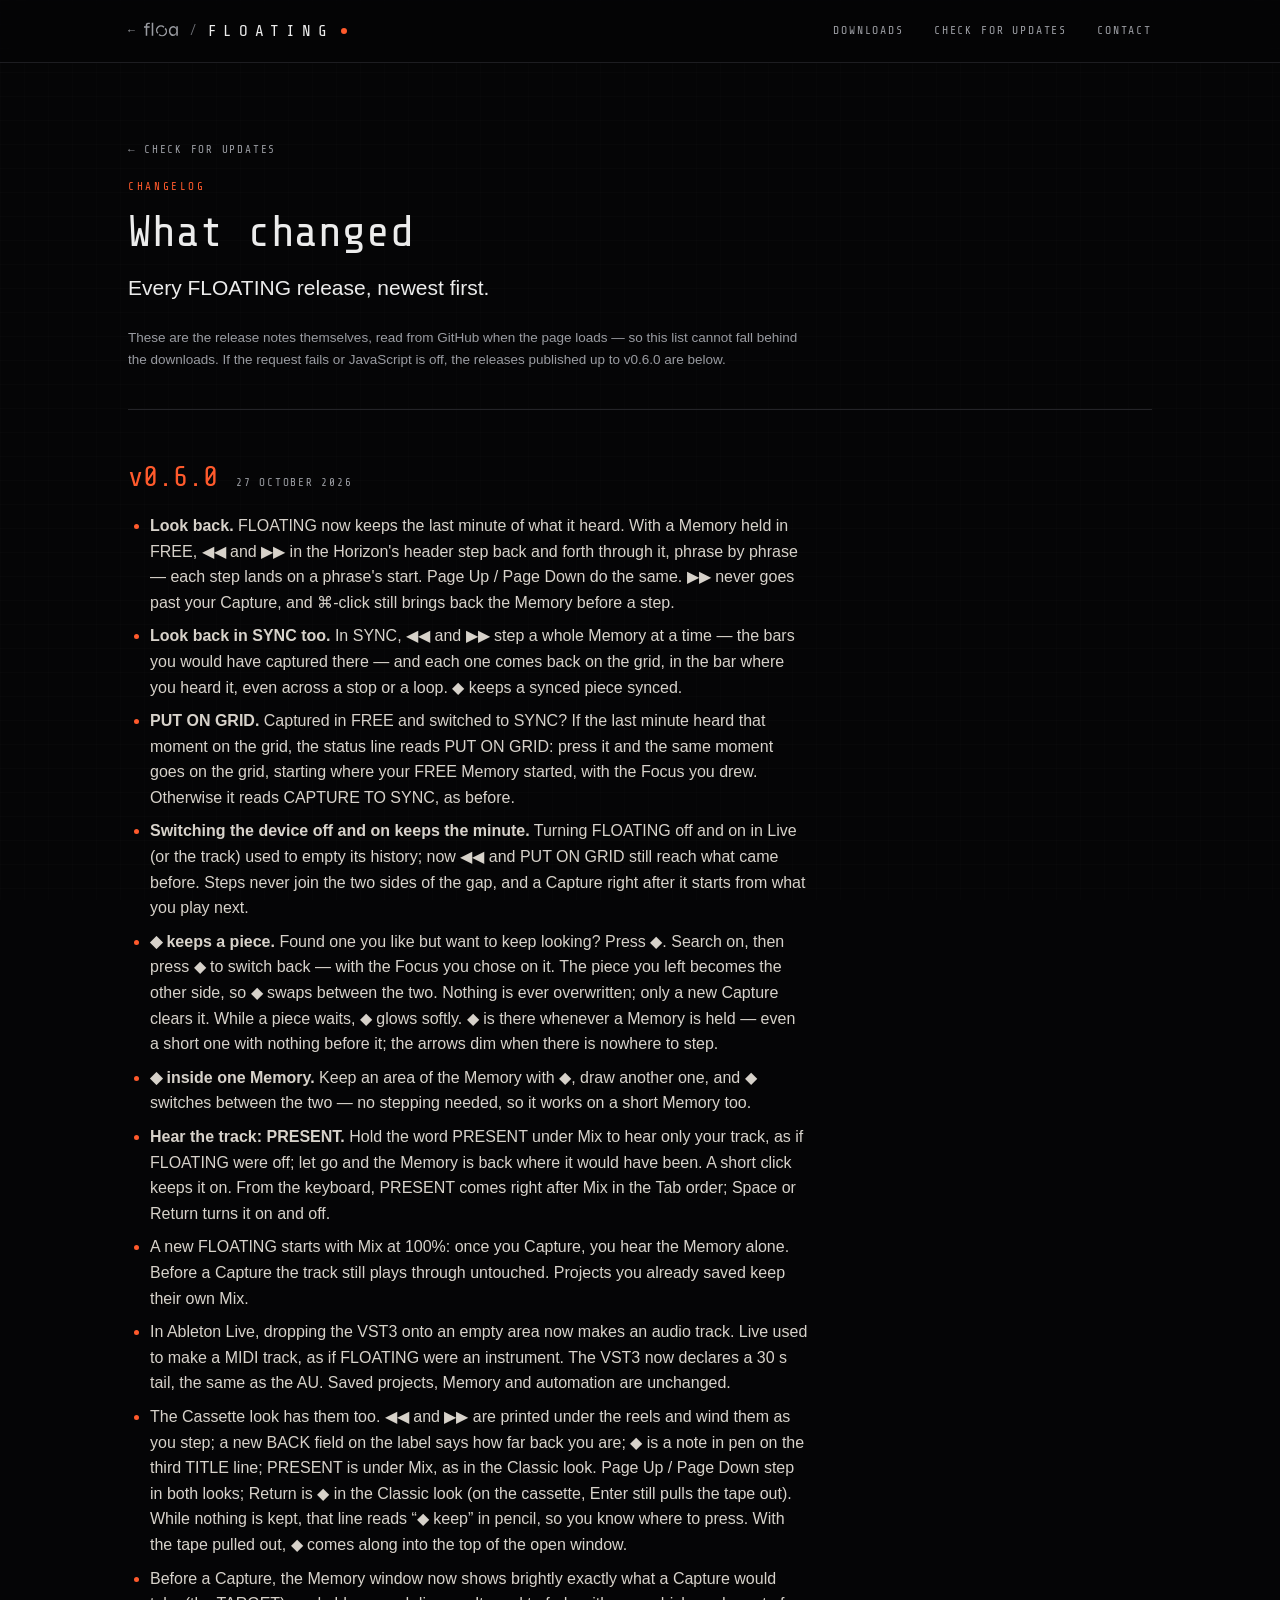
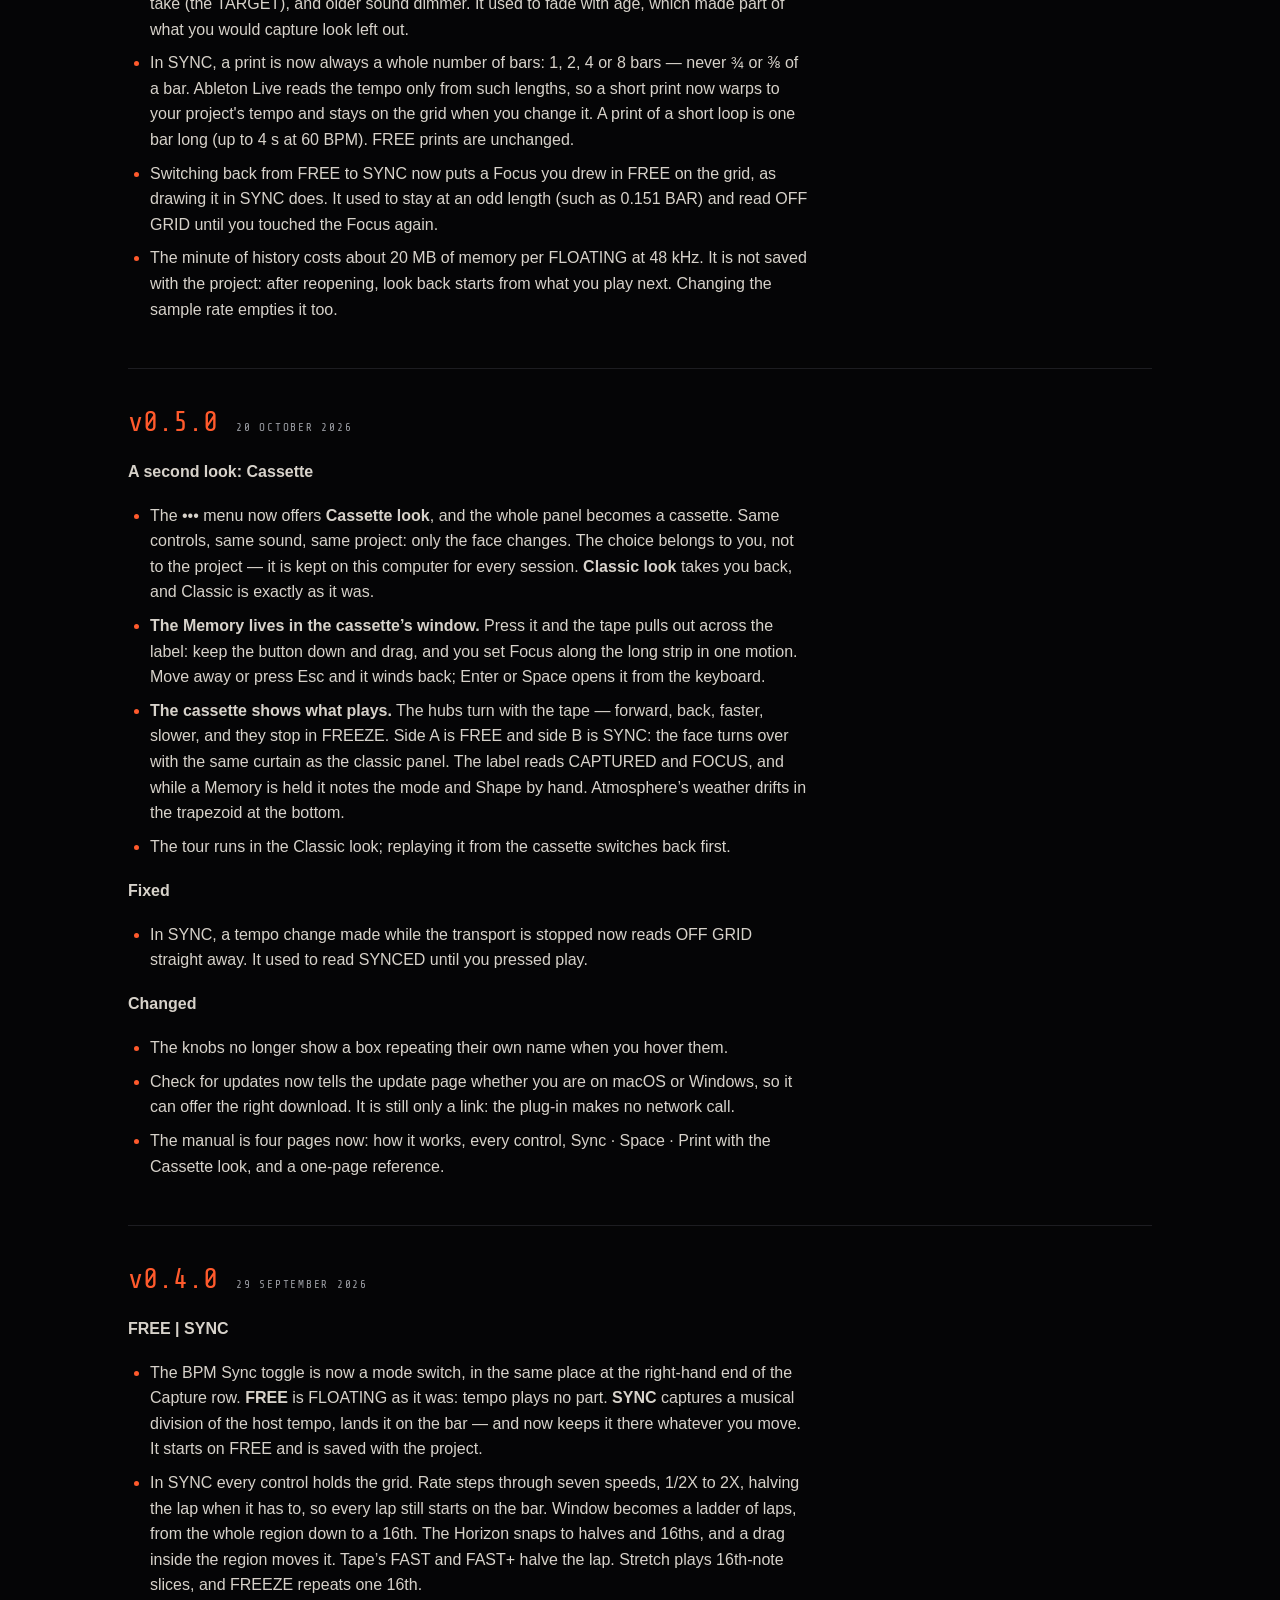
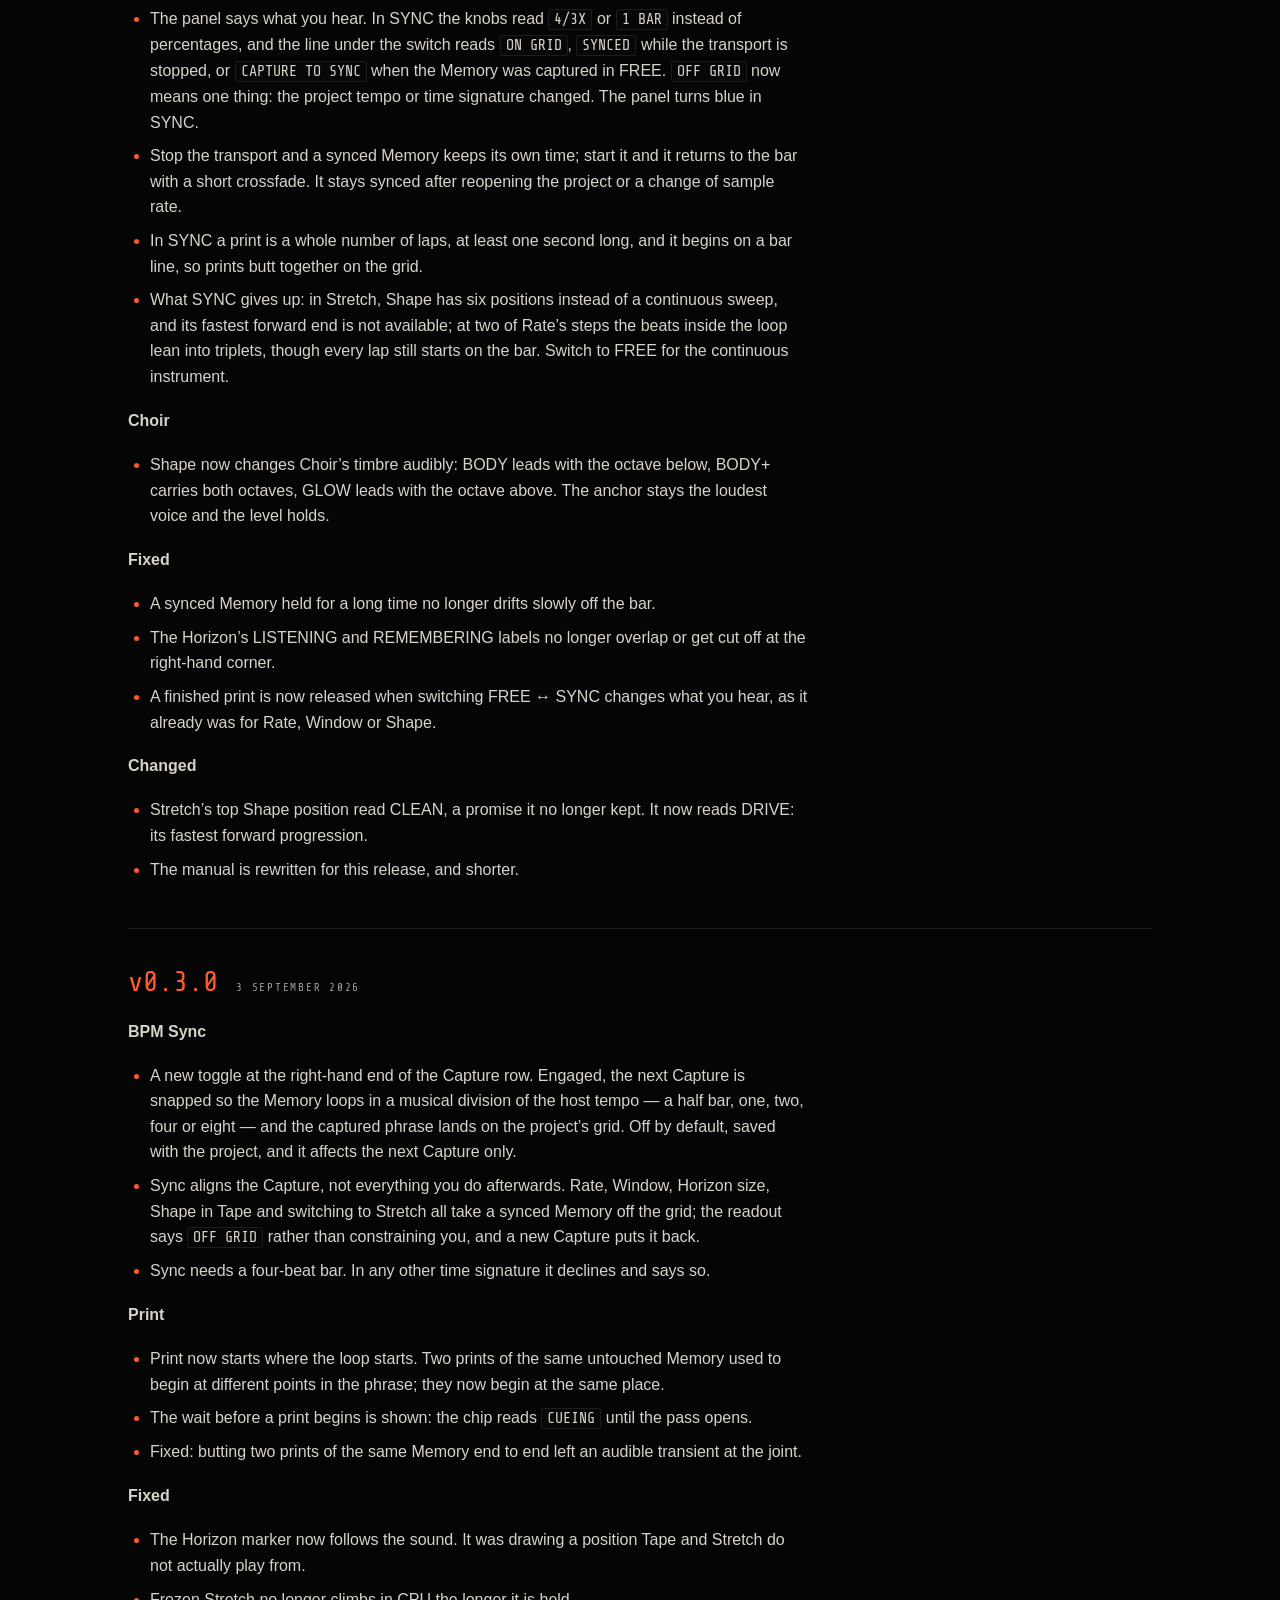
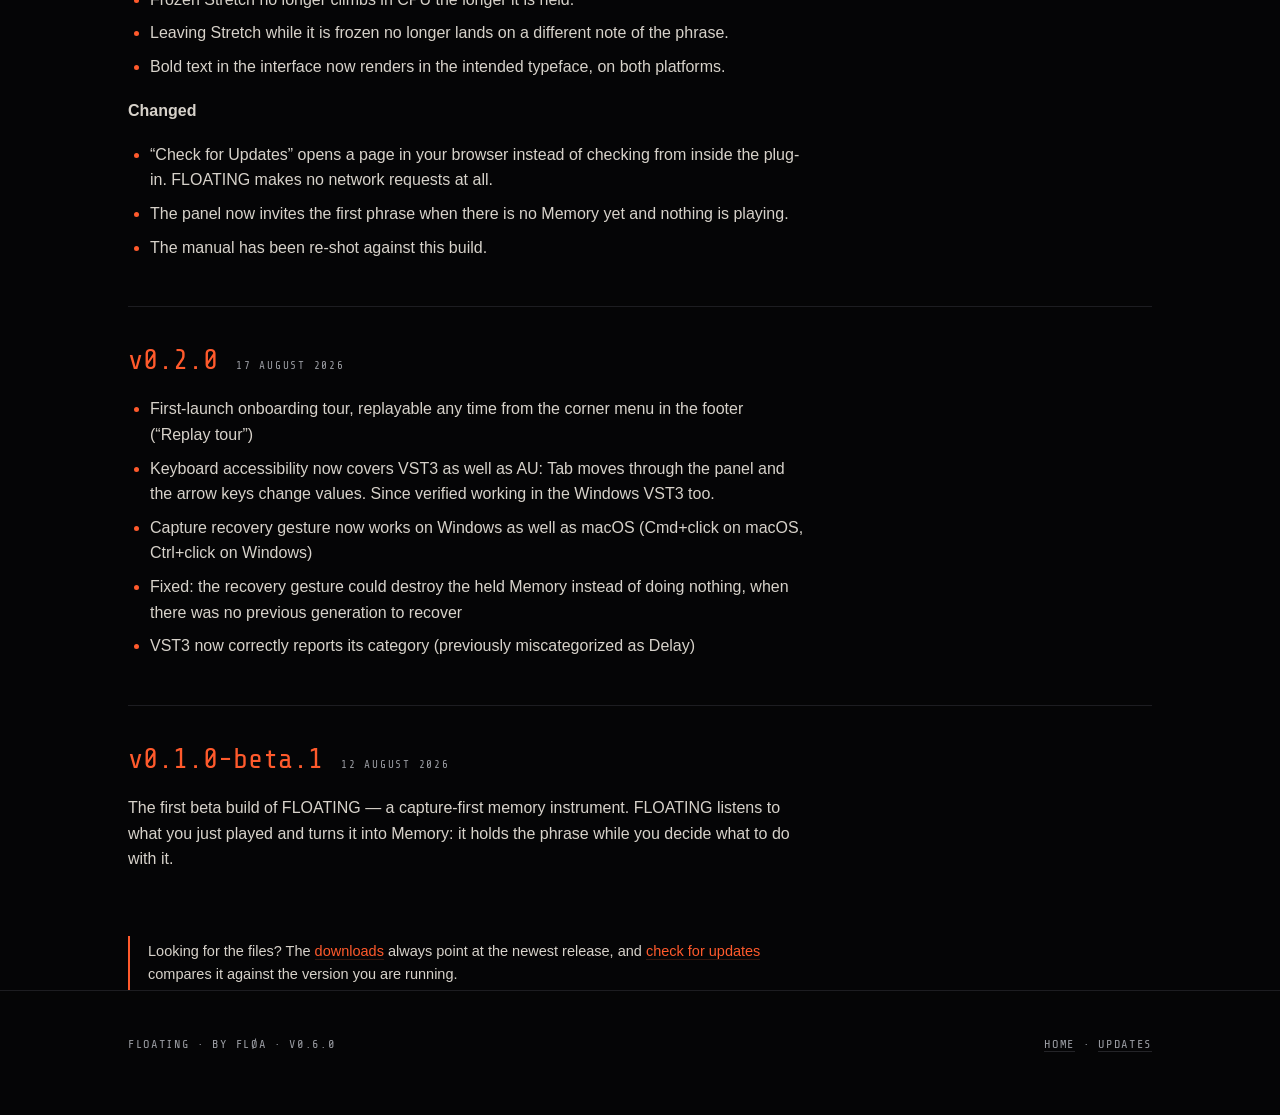
==== commit 67dd2122: "Proofreading: plug-in throughout, 100%, “◆ keep”, 1, 2, 4 or 8 bars, ◆ written on the TITLE line Co-" ====
--- a/changelog.html
+++ b/changelog.html
@@ -69,11 +69,11 @@
             <li><strong>◆ keeps a piece.</strong> Found one you like but want to keep looking? Press ◆. Search on, then press ◆ to switch back — with the Focus you chose on it. The piece you left becomes the other side, so ◆ swaps between the two. Nothing is ever overwritten; only a new Capture clears it. While a piece waits, ◆ glows softly. ◆ is there whenever a Memory is held — even a short one with nothing before it; the arrows dim when there is nowhere to step.</li>
             <li><strong>◆ inside one Memory.</strong> Keep an area of the Memory with ◆, draw another one, and ◆ switches between the two — no stepping needed, so it works on a short Memory too.</li>
             <li><strong>Hear the track: PRESENT.</strong> Hold the word PRESENT under Mix to hear only your track, as if FLOATING were off; let go and the Memory is back where it would have been. A short click keeps it on. From the keyboard, PRESENT comes right after Mix in the Tab order; Space or Return turns it on and off.</li>
-            <li>A new FLOATING starts with Mix at 100 %: once you Capture, you hear the Memory alone. Before a Capture the track still plays through untouched. Projects you already saved keep their own Mix.</li>
+            <li>A new FLOATING starts with Mix at 100%: once you Capture, you hear the Memory alone. Before a Capture the track still plays through untouched. Projects you already saved keep their own Mix.</li>
             <li>In Ableton Live, dropping the VST3 onto an empty area now makes an audio track. Live used to make a MIDI track, as if FLOATING were an instrument. The VST3 now declares a 30 s tail, the same as the AU. Saved projects, Memory and automation are unchanged.</li>
-            <li>The Cassette look has them too. ◀◀ and ▶▶ are printed under the reels and wind them as you step; a new BACK field on the label says how far back you are; ◆ is a note in pen on the third TITLE line; PRESENT is under Mix, as in the Classic look. Page Up / Page Down step in both looks; Return is ◆ in the Classic look (on the cassette, Enter still pulls the tape out). While nothing is kept, that line reads «◆ keep» in pencil, so you know where to press. With the tape pulled out, ◆ comes along into the top of the open window.</li>
+            <li>The Cassette look has them too. ◀◀ and ▶▶ are printed under the reels and wind them as you step; a new BACK field on the label says how far back you are; ◆ is a note in pen on the third TITLE line; PRESENT is under Mix, as in the Classic look. Page Up / Page Down step in both looks; Return is ◆ in the Classic look (on the cassette, Enter still pulls the tape out). While nothing is kept, that line reads “◆ keep” in pencil, so you know where to press. With the tape pulled out, ◆ comes along into the top of the open window.</li>
             <li>Before a Capture, the Memory window now shows brightly exactly what a Capture would take (the TARGET), and older sound dimmer. It used to fade with age, which made part of what you would capture look left out.</li>
-            <li>In SYNC, a print is now always a whole number of bars: one bar, 2, 4 or 8 — never ¾ or 3/8 of a bar. Ableton Live reads the tempo only from such lengths, so a short print now warps to your project's tempo and stays on the grid when you change it. A print of a short loop is one bar long (up to 4 s at 60 BPM). FREE prints are unchanged.</li>
+            <li>In SYNC, a print is now always a whole number of bars: 1, 2, 4 or 8 bars — never ¾ or ⅜ of a bar. Ableton Live reads the tempo only from such lengths, so a short print now warps to your project's tempo and stays on the grid when you change it. A print of a short loop is one bar long (up to 4 s at 60 BPM). FREE prints are unchanged.</li>
             <li>Switching back from FREE to SYNC now puts a Focus you drew in FREE on the grid, as drawing it in SYNC does. It used to stay at an odd length (such as 0.151 BAR) and read OFF GRID until you touched the Focus again.</li>
             <li>The minute of history costs about 20 MB of memory per FLOATING at 48 kHz. It is not saved with the project: after reopening, look back starts from what you play next. Changing the sample rate empties it too.</li>
           </ul>
